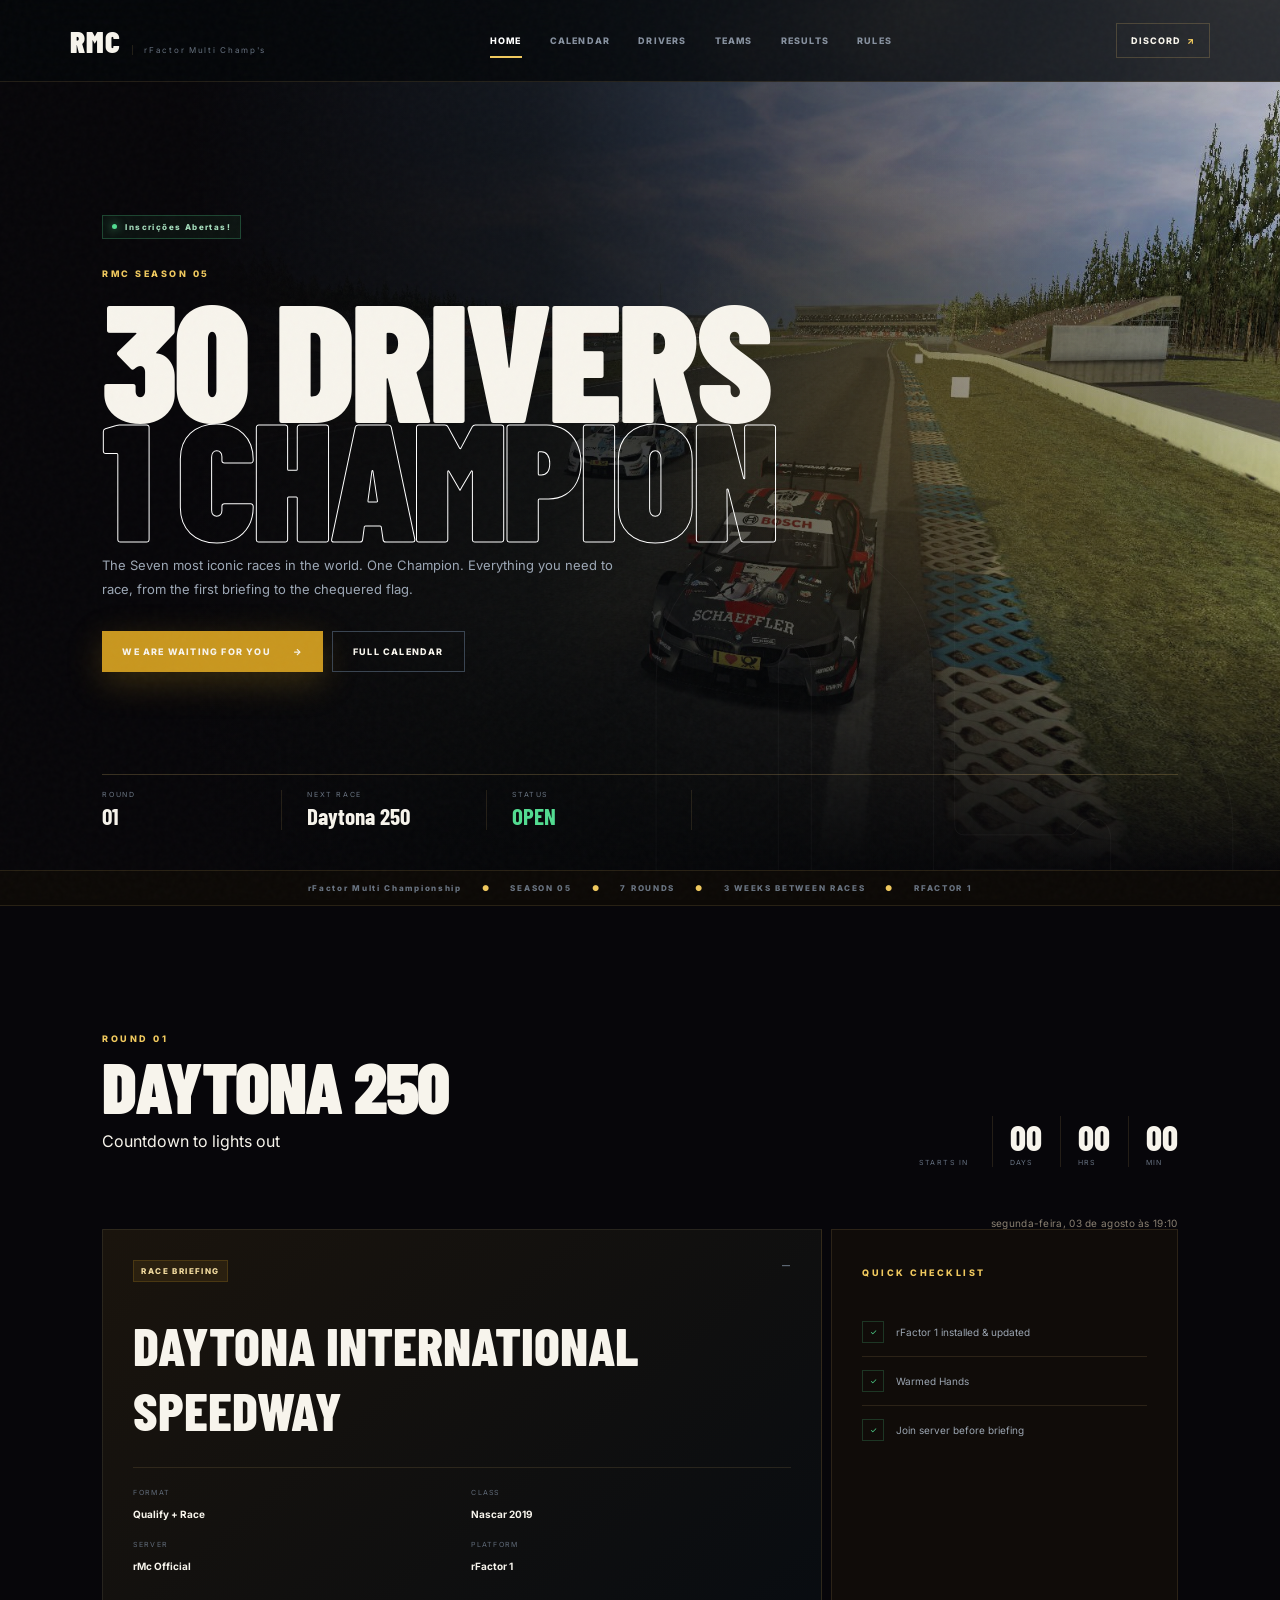
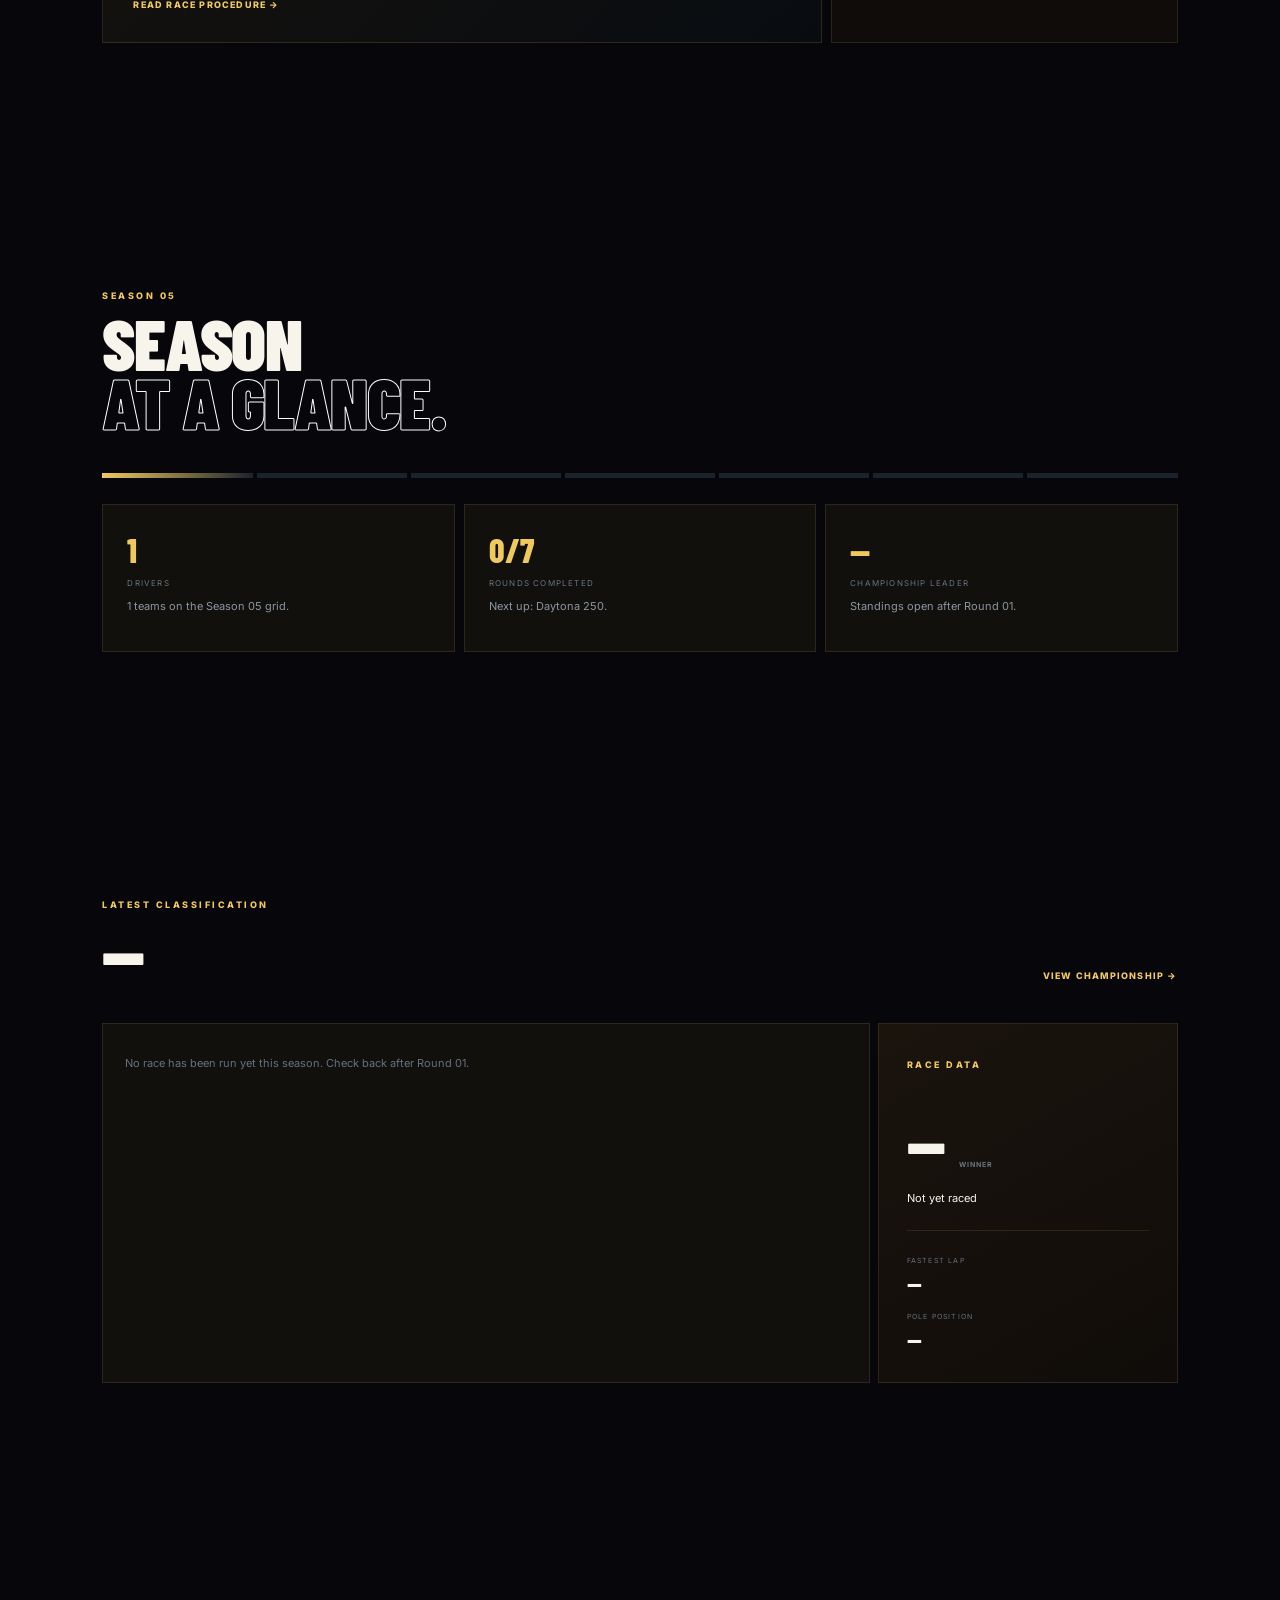
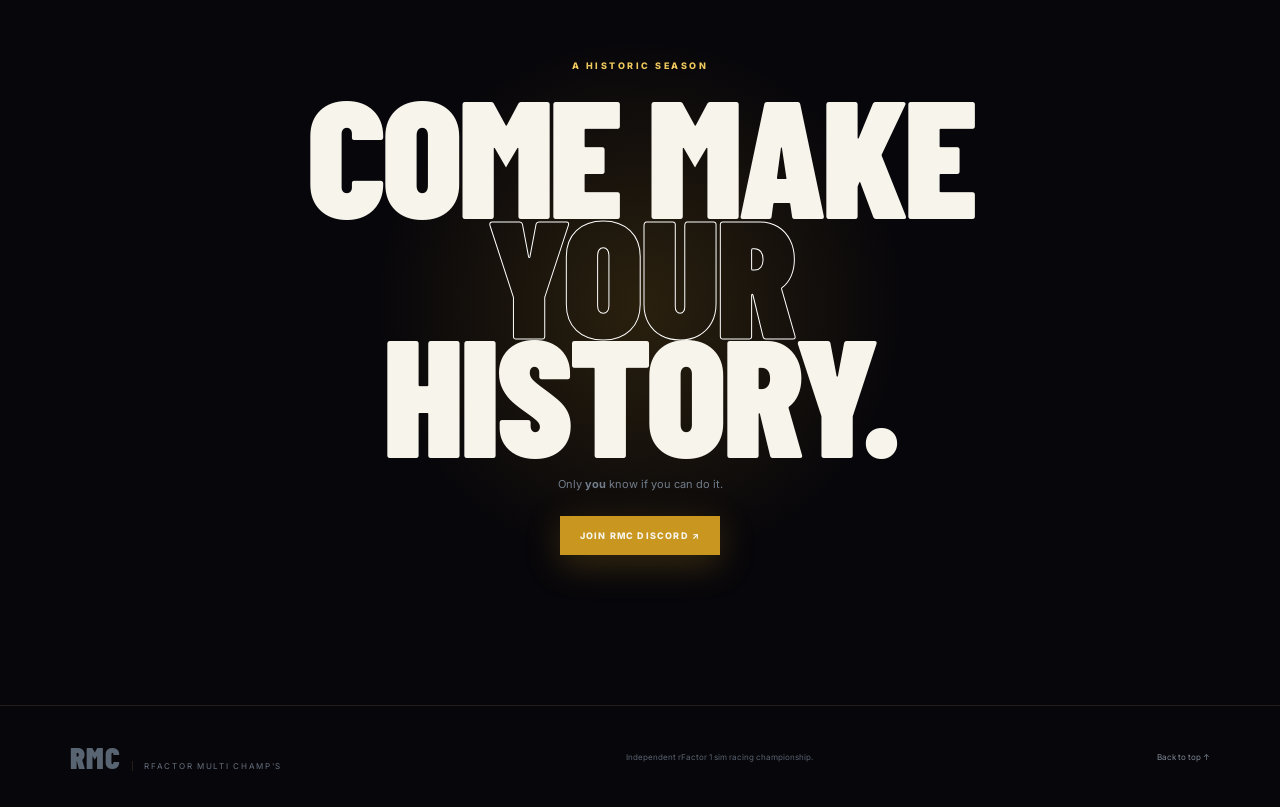
==== index.html @ 1d6ab61f "Add files via upload" ====
<!doctype html>
<html lang="pt">
<head>
<meta charset="utf-8">
<meta name="viewport" content="width=device-width,initial-scale=1">
<title>RMC — rFactor Multi Champ's</title>
<meta name="description" content="rFactor Multi Champ's — campeonato de sim racing independente. 7 corridas icónicas, 1 campeão. Junta-te à Season 05.">
<meta name="theme-color" content="#05070a">
<meta property="og:title" content="RMC — rFactor Multi Champ's">
<meta property="og:description" content="30 pilotos. 10 equipas. Season 05 a decorrer — junta-te ao Discord.">
<meta property="og:type" content="website">
<link rel="preconnect" href="https://fonts.googleapis.com">
<link rel="preconnect" href="https://fonts.gstatic.com" crossorigin>
<link href="https://fonts.googleapis.com/css2?family=Barlow+Condensed:wght@500;600;700;800;900&family=Inter:wght@400;500;600;700;800&display=swap" rel="stylesheet">
<link rel="stylesheet" href="style.css">
</head>
<body>
<div class="noise"></div>

<header class="topbar">
  <a class="logo" href="index.html"><b>RMC</b><span>rFactor Multi Champ's</span></a>
  <nav id="mainNav">
    <a class="active" href="index.html">Home</a>
    <a href="calendar.html">Calendar</a>
    <a href="standings.html">Drivers</a>
    <a href="teams.html">Teams</a>
    <a href="results.html">Results</a>
    <a href="rules.html">Rules</a>
  </nav>
  <a class="discord" href="https://discord.gg/MnqRKhebvh" target="_blank" rel="noopener">Discord<span>↗</span></a>
  <button class="hamb" aria-label="Abrir menu" aria-expanded="false" aria-controls="mainNav">☰</button>
</header>

<main id="top">
<section class="hero">
  <div class="hero-bg"></div>
  <div class="hero-content">
    <div class="live"><i></i>Inscrições Abertas!</div>
    <p class="kicker">rMc Season 05</p>
    <h1>30 Drivers<br><em>1 CHAMPION</em></h1>
    <p class="lead">The Seven most iconic races in the world. One Champion. Everything you need to race, from the first briefing to the chequered flag.</p>
    <div class="hero-actions">
      <a class="btn blue" href="#next-race">We Are Waiting for You<span>→</span></a>
      <a class="btn line" href="calendar.html">Full calendar</a>
    </div>
  </div>
  <div class="hero-meta">
    <div><small>ROUND</small><strong id="roundNow">01<span>/07</span></strong></div>
    <div><small>NEXT RACE</small><strong id="nextTrackName">—</strong></div>
    <div><small>STATUS</small><strong class="green">OPEN</strong></div>
  </div>
  <div class="hero-number" aria-hidden="true">05</div>
</section>

<section class="ticker"><div><span>rFactor Multi Championship</span><b>●</b> SEASON 05 <b>●</b> 7 ROUNDS <b>●</b> 3 WEEKS BETWEEN RACES <b>●</b> RFACTOR 1</div></section>

<section class="next section reveal" id="next-race">
  <div class="section-head">
    <div><span class="label" id="briefRoundNum">NEXT RACE</span><h2 id="briefTrackName">—</h2><p>Countdown to lights out</p></div>
    <div class="countdown">
      <small>STARTS IN</small>
      <div><b id="days">00</b><span>DAYS</span></div>
      <div><b id="hours">00</b><span>HRS</span></div>
      <div><b id="mins">00</b><span>MIN</span></div>
    </div>
  </div>
  <div style="display:flex;justify-content:flex-end">
    <p class="countdown-date" id="countdownDate"></p>
    <p class="countdown-not-set" id="countdownNotSet" style="display:none">Data e hora ainda não definidas para esta corrida.</p>
  </div>
  <div class="brief-grid">
    <article class="brief main-brief">
      <div class="brief-top"><span class="tag blue-tag">RACE BRIEFING</span><span id="nextRaceName">—</span></div>
      <h3 id="briefTrackFull">—</h3>
      <div class="specs">
        <div><small>FORMAT</small><b>Qualify + Race</b></div>
        <div><small>CLASS</small><b>Nascar 2019</b></div>
        <div><small>SERVER</small><b>rMc Official</b></div>
        <div><small>PLATFORM</small><b>rFactor 1</b></div>
      </div>
      <a class="text-btn" href="rules.html">Read race procedure →</a>
    </article>
    <article class="brief weather">
      <span class="label">QUICK CHECKLIST</span>
      <ul>
        <li><i class="ok">✓</i><span>rFactor 1 installed & updated</span></li>
        <li><i class="ok">✓</i><span>Warmed Hands</span></li>
        <li><i class="ok">✓</i><span>Join server before briefing</span></li>
      </ul>
    </article>
  </div>
</section>

<section class="section reveal">
  <div class="section-head simple"><div><span class="label">SEASON 05</span><h2>Season<br><em>at a glance.</em></h2></div></div>
  <div class="progress-strip" id="progressStrip"></div>
  <div class="info-cards" id="infoCards"></div>
</section>

<section class="section results reveal" id="results">
  <div class="section-head simple"><div><span class="label">LATEST CLASSIFICATION</span><h2 id="latestRaceName">—</h2></div><a class="text-btn" href="standings.html">View championship →</a></div>
  <div class="result-wrap">
    <div class="result-list" id="latestResult"></div>
    <aside class="fastest" id="latestFastestBox">
      <span class="label">RACE DATA</span>
      <div class="data-big" id="latestWinner">— <small>WINNER</small></div>
      <p>Not yet raced</p>
      <hr>
      <small>FASTEST LAP</small><strong id="latestFastestLap">—</strong>
      <small>POLE POSITION</small><strong id="latestPole">—</strong>
    </aside>
  </div>
</section>

<section class="final-cta">
  <span class="label">A HISTORIC SEASON</span><h2>COME MAKE<br><em>YOUR</em><br>HISTORY.</h2><p>Only <b>you</b> know if you can do it.</p><a class="btn blue" href="https://discord.gg/MnqRKhebvh" target="_blank" rel="noopener">Join RMC Discord ↗</a>
</section>
</main>

<footer><div class="logo"><b>RMC</b><span>RFACTOR MULTI CHAMP'S</span></div><p>Independent rFactor 1 sim racing championship.</p><div><a href="#top">Back to top ↑</a></div></footer>
<script src="app.js"></script>
</body>
</html>
---- style.css ----
:root{--bg:#07060a;--panel:#0f0c0a;--panel2:#181310;--line:rgba(212,175,105,.14);--line2:rgba(212,175,105,.24);--white:#f7f4ec;--muted:#8a8072;--blue:#c9971f;--blue2:#f0c95e;--green:#52dc91}
*{box-sizing:border-box}
html{scroll-behavior:smooth;scroll-padding-top:82px}
body{margin:0;background:var(--bg);color:var(--white);font-family:Inter,Arial,sans-serif;overflow-x:hidden}
a{text-decoration:none;color:inherit;transition:color .2s ease}
a:focus-visible,button:focus-visible{outline:2px solid var(--blue2);outline-offset:3px}
@media(prefers-reduced-motion:reduce){html{scroll-behavior:auto}*{animation-duration:.01ms!important;transition-duration:.01ms!important}}
.noise{position:fixed;inset:0;z-index:100;pointer-events:none;opacity:.025;background-image:url("data:image/svg+xml,%3Csvg viewBox='0 0 180 180' xmlns='http://www.w3.org/2000/svg'%3E%3Cfilter id='n'%3E%3CfeTurbulence type='fractalNoise' baseFrequency='.9' numOctaves='3' stitchTiles='stitch'/%3E%3C/filter%3E%3Crect width='100%25' height='100%25' filter='url(%23n)'/%3E%3C/svg%3E")}

/* ===== Topbar ===== */
.topbar{height:82px;position:fixed;top:0;left:0;right:0;z-index:50;display:flex;align-items:center;justify-content:space-between;padding:0 5.5vw;background:rgba(5,7,10,.78);border-bottom:1px solid var(--line);backdrop-filter:blur(20px)}
.logo{display:flex;align-items:baseline;gap:11px}
.logo b{font:900 31px/1 "Barlow Condensed";letter-spacing:1px}
.logo span{font-size:8px;letter-spacing:1.7px;color:#66717f;border-left:1px solid var(--line);padding-left:11px}
.topbar nav{display:flex;gap:28px;font-size:9px;text-transform:uppercase;letter-spacing:1.2px;font-weight:800}
.topbar nav a{color:#87919f;position:relative;padding:4px 0}
.topbar nav a:hover,.topbar nav .active{color:#fff}
.topbar nav .active:after{content:"";position:absolute;left:0;right:0;bottom:-8px;height:2px;background:var(--blue2)}
.discord{font-size:9px;font-weight:800;text-transform:uppercase;letter-spacing:1px;padding:11px 14px;border:1px solid var(--line2);transition:border-color .2s ease,background .2s ease}
.discord:hover{border-color:var(--blue2);background:rgba(201,151,31,.06)}
.discord span{color:var(--blue2);margin-left:6px}
.hamb{display:none;background:none;border:0;color:#fff;font-size:22px}

/* ===== Hero (home) ===== */
.hero{min-height:870px;position:relative;display:flex;align-items:center;padding:145px 8vw 130px;overflow:hidden}
.hero-bg{position:absolute;inset:0;background:linear-gradient(90deg,#07060a 15%,rgba(5,7,10,.88) 42%,rgba(5,7,10,.18) 100%),linear-gradient(0deg,#07060a 0%,transparent 30%),url("hero.jpg") center/cover;filter:saturate(.7)}
.hero-bg:after{content:"";position:absolute;inset:0;background:radial-gradient(circle at 72% 48%,rgba(201,151,31,.23),transparent 27%)}
.hero-content{position:relative;z-index:2;max-width:760px}
.live{display:inline-flex;gap:8px;align-items:center;padding:6px 9px;border:1px solid rgba(82,220,145,.25);background:rgba(82,220,145,.05);color:#a5dcbc;font-size:8px;font-weight:800;letter-spacing:1.4px;margin-bottom:20px}
.live i{width:5px;height:5px;border-radius:50%;background:var(--green);box-shadow:0 0 10px var(--green)}
.kicker,.label{font-size:9px;letter-spacing:2.5px;font-weight:800;color:var(--blue2);text-transform:uppercase}
.hero h1{font:900 clamp(90px,13vw,185px)/.72 "Barlow Condensed";letter-spacing:-4px;margin:18px 0;text-transform:uppercase}
.hero h1 em,.section-head h2 em,.final-cta h2 em,.page-hero h1 em{font-style:normal;color:transparent;-webkit-text-stroke:1px #fff}
.lead{max-width:535px;color:#9ca7b5;font-size:13px;line-height:1.8}
.hero-actions{display:flex;gap:9px;margin-top:30px;flex-wrap:wrap}
.btn{display:inline-flex;gap:22px;align-items:center;justify-content:center;padding:14px 20px;font-size:9px;text-transform:uppercase;font-weight:800;letter-spacing:1.2px;transition:transform .2s ease,box-shadow .2s ease,background .2s ease,border-color .2s ease}
.btn.blue{background:var(--blue);box-shadow:0 10px 35px rgba(201,151,31,.25)}
.btn.blue:hover{background:#e0b03d;box-shadow:0 14px 40px rgba(201,151,31,.4);transform:translateY(-2px)}
.btn.line{border:1px solid #394451}
.btn.line:hover{border-color:var(--blue2);transform:translateY(-2px)}
.hero-meta{position:absolute;z-index:3;left:8vw;right:8vw;bottom:40px;border-top:1px solid var(--line2);display:flex;gap:0;padding-top:15px}
.hero-meta>div{min-width:180px;border-right:1px solid var(--line);display:flex;flex-direction:column;padding-right:25px;margin-right:25px}
.hero-meta small{font-size:7px;color:#697482;letter-spacing:1.6px}
.hero-meta strong{font:700 23px "Barlow Condensed";margin-top:3px}
.hero-meta strong span{font-size:12px;color:#697482}
.hero-meta .green{color:var(--green)}
.hero-number{position:absolute;right:3vw;bottom:-100px;font:900 650px/.7 "Barlow Condensed";color:transparent;-webkit-text-stroke:1px rgba(255,255,255,.04)}

/* ===== Page header (internal pages) ===== */
.page-hero{position:relative;padding:170px 8vw 60px;border-bottom:1px solid var(--line);overflow:hidden}
.page-hero:before{content:"";position:absolute;inset:0;background:radial-gradient(circle at 12% 0%,rgba(201,151,31,.14),transparent 45%)}
.breadcrumb{position:relative;z-index:1;font-size:9px;letter-spacing:1.2px;text-transform:uppercase;color:#5e6977;font-weight:700;margin-bottom:18px}
.breadcrumb a{color:#5e6977}
.breadcrumb a:hover{color:var(--blue2)}
.breadcrumb span{margin:0 8px;color:#3a434e}
.page-hero h1{position:relative;z-index:1;font:900 clamp(52px,7vw,96px)/.85 "Barlow Condensed";text-transform:uppercase;letter-spacing:-2px;margin:6px 0 14px}
.page-hero p{position:relative;z-index:1;max-width:560px;color:#8b95a3;font-size:13px;line-height:1.75}
.page-hero-number{position:absolute;right:2vw;top:50%;transform:translateY(-50%);font:900 320px/.7 "Barlow Condensed";color:transparent;-webkit-text-stroke:1px rgba(255,255,255,.035);z-index:0}

/* ===== Ticker ===== */
.ticker{height:36px;border-top:1px solid var(--line);border-bottom:1px solid var(--line);overflow:hidden;white-space:nowrap;background:#0c0906}
.ticker div{height:100%;display:flex;align-items:center;justify-content:center;gap:20px;font-size:8px;font-weight:800;letter-spacing:1.7px;color:#697482}
.ticker b{color:var(--blue2)}

/* ===== Generic section ===== */
.section{padding:120px 8vw}
.section-head{display:flex;justify-content:space-between;align-items:end;gap:50px;margin-bottom:42px}
.section-head h2{font:900 72px/.82 "Barlow Condensed";text-transform:uppercase;letter-spacing:-1.5px;margin:10px 0 0}
.section-head>p{color:#788493;font-size:12px;line-height:1.7}
.section-head.simple{align-items:end}
.side-copy{max-width:360px}
.countdown{display:flex;gap:18px;align-items:end}
.countdown small{color:#657080;font-size:7px;letter-spacing:1.5px;margin-right:5px}
.countdown div{display:flex;flex-direction:column;border-left:1px solid var(--line);padding-left:17px}
.countdown-date{text-align:right;color:#8a8072;font-size:10px;margin:8px 0 0;letter-spacing:.3px}
.countdown-not-set{text-align:right;color:#8a6a2a;font-size:10px;margin:8px 0 0;font-style:italic}
.countdown b{font:800 35px "Barlow Condensed"}
.countdown span{font-size:7px;color:#687382;letter-spacing:1px}

/* ===== Next race briefing ===== */
.brief-grid{display:grid;grid-template-columns:1.35fr .65fr;gap:9px}
.brief{border:1px solid var(--line);background:linear-gradient(140deg,#1a140d,#080c11);padding:30px;min-height:275px}
.brief-top{display:flex;justify-content:space-between;font-size:8px;color:#66717f;letter-spacing:1.4px;font-weight:800}
.tag{padding:5px 7px}
.blue-tag{color:#f3dca0;background:rgba(201,151,31,.1);border:1px solid rgba(201,151,31,.2)}
.brief h3{font:800 54px "Barlow Condensed";text-transform:uppercase;margin:30px 0 25px}
.specs{display:grid;grid-template-columns:repeat(2,1fr);gap:18px;border-top:1px solid var(--line);padding-top:20px}
.specs small{display:block;color:#606b79;font-size:7px;letter-spacing:1.3px;margin-bottom:5px}
.specs b{font-size:10px}
.text-btn{display:inline-block;margin-top:25px;color:var(--blue2);font-size:9px;text-transform:uppercase;letter-spacing:1.2px;font-weight:800}
.text-btn:hover{color:#fff}
.weather{background:#100c09}
.weather ul{padding:0;margin:28px 0 0;list-style:none}
.weather li{display:flex;align-items:center;gap:12px;padding:13px 0;border-bottom:1px solid var(--line);font-size:10px;color:#9ba5b1}
.weather li:last-child{border-bottom:0}
.weather li i{width:22px;height:22px;display:grid;place-items:center;border:1px solid var(--line);font-style:normal;color:#75808e;font-size:8px}
.weather li i.ok{color:var(--green);border-color:rgba(82,220,145,.2)}

/* ===== Calendar ===== */
.calendar-section{background:#0d0a08;border-top:1px solid var(--line);border-bottom:1px solid var(--line)}
.calendar{display:grid;grid-template-columns:repeat(2,1fr);gap:7px}
.calendar.full{grid-template-columns:1fr}
.round{min-height:110px;display:grid;grid-template-columns:70px 1fr auto;align-items:center;gap:20px;padding:17px 22px;background:#12100c;border:1px solid var(--line);transition:transform .2s ease,border-color .2s ease,box-shadow .2s ease}
.round:hover{transform:translateX(3px);border-color:#31404f;box-shadow:0 8px 24px rgba(0,0,0,.35)}
.round.current{background:linear-gradient(90deg,rgba(201,151,31,.13),#12100c);border-color:rgba(201,151,31,.3)}
.round.next{border-color:rgba(240,201,94,.35);background:linear-gradient(90deg,#1a1409,#12100c)}
.rno{font:800 42px "Barlow Condensed";color:#45505e}
.current .rno,.next .rno{color:var(--blue2)}
.rinfo small{font-size:7px;color:#687382;letter-spacing:1.2px}
.rinfo h3{font:700 25px "Barlow Condensed";text-transform:uppercase;margin:5px 0}
.rinfo span{font-size:8px;color:#626d7a}
.round>strong{font-size:8px;letter-spacing:1px;color:#4e5b69}
.round.done>strong{color:var(--green)}
.round-detail{margin-top:8px;padding-top:14px;border-top:1px solid var(--line);font-size:10px;color:#8791a0;line-height:1.7;grid-column:1/-1}
.round.expanded .round-detail{display:block}
.round-detail{display:none}
.round-toggle{cursor:pointer}

/* ===== Championship / standings ===== */
.season{font-size:8px;color:#87919d;border:1px solid var(--line);padding:10px 12px;letter-spacing:1.2px}
.season span{color:#56616e;margin-left:12px}
.leaderboard-scroll{overflow-x:auto;-webkit-overflow-scrolling:touch;scrollbar-width:thin;scrollbar-color:#31404f transparent}
.leaderboard-scroll::-webkit-scrollbar{height:5px}
.leaderboard-scroll::-webkit-scrollbar-thumb{background:#31404f}

/* ---------- Scroll reveal ---------- */
.reveal{opacity:0;transform:translateY(24px);transition:opacity .6s ease,transform .6s ease}
.reveal.in{opacity:1;transform:translateY(0)}
@media(prefers-reduced-motion:reduce){.reveal{opacity:1;transform:none;transition:none}}

.avatar{position:relative;width:38px;height:38px;border-radius:50%;overflow:hidden;flex-shrink:0;display:grid;place-items:center;font:800 12px "Barlow Condensed";color:#fff;background:var(--av-color,#2a3441);border:1px solid rgba(255,255,255,.12)}
.avatar img{width:100%;height:100%;object-fit:cover;position:absolute;inset:0}
.avatar.lg{width:88px;height:88px;font-size:26px}
.team-dot{width:7px;height:7px;border-radius:50%;background:var(--team-color,#5e6977);display:inline-block;margin-right:6px;flex-shrink:0}
.team-logo{width:20px;height:20px;border-radius:4px;object-fit:cover;flex-shrink:0}
.team-logo-fallback{width:20px;height:20px;border-radius:4px;display:grid;place-items:center;font:800 8px "Barlow Condensed";color:#fff;background:var(--team-color,#2a3441);flex-shrink:0;position:relative;overflow:hidden}
.team-logo-fallback img{position:absolute;inset:0;width:100%;height:100%;object-fit:cover}

/* ===== Driver roster grid (standings page, cards view) ===== */
.roster-toolbar{display:flex;justify-content:space-between;align-items:center;gap:20px;margin-bottom:28px;flex-wrap:wrap}
.roster-search{position:relative;flex:1;max-width:320px;min-width:200px}
.roster-search input{width:100%;background:#12100c;border:1px solid var(--line);color:#fff;padding:11px 14px 11px 36px;font-size:11px;font-family:Inter}
.roster-search input::placeholder{color:#5e6977}
.roster-search input:focus{outline:2px solid var(--blue2);outline-offset:0;border-color:transparent}
.roster-search:before{content:"⌕";position:absolute;left:12px;top:50%;transform:translateY(-50%);color:#5e6977;font-size:13px}
.view-toggle{display:flex;border:1px solid var(--line)}
.view-toggle button{background:none;border:0;color:#7c8796;padding:9px 14px;font-size:9px;font-weight:800;letter-spacing:1px;text-transform:uppercase;cursor:pointer;transition:color .2s ease,background .2s ease}
.view-toggle button.active{color:#fff;background:rgba(201,151,31,.12)}
.roster-grid{display:grid;grid-template-columns:repeat(auto-fill,minmax(230px,1fr));gap:9px}
.driver-card{border:1px solid var(--line);background:linear-gradient(155deg,#1a140d,#0a0e13);padding:20px;transition:transform .2s ease,border-color .2s ease,box-shadow .2s ease}
.driver-card:hover{transform:translateY(-3px);border-color:#31404f;box-shadow:0 12px 28px rgba(0,0,0,.4)}
.driver-card-top{display:flex;align-items:center;gap:12px;margin-bottom:16px}
.driver-card-pos{position:absolute;top:14px;right:16px;font:800 11px "Barlow Condensed";color:#4e5b69}
.driver-card{position:relative}
.driver-card h4{font:700 17px "Barlow Condensed";text-transform:uppercase;margin:0;letter-spacing:.2px}
.driver-card .dnum{font:800 9px Inter;color:#5e6977}
.driver-card-team{display:flex;align-items:center;gap:7px;font-size:10px;color:#8b95a3;margin-bottom:14px;padding-bottom:14px;border-bottom:1px solid var(--line)}
.driver-card-pts{display:flex;justify-content:space-between;align-items:baseline}
.driver-card-pts b{font:800 26px "Barlow Condensed";color:var(--blue2)}
.driver-card-pts span{font-size:7px;color:#5e6977;letter-spacing:1.2px;text-transform:uppercase}

/* ===== Standings table (rich version) ===== */
.leaderboard{border:1px solid var(--line);background:#100c09}
.lb-head,.lb-row{display:grid;grid-template-columns:50px 2fr 1.3fr repeat(7,42px) 60px;align-items:center;min-width:1000px}
.lb-head{padding:13px 15px;color:#5e6977;font-size:7px;letter-spacing:1.4px;background:#15110c}
.lb-row{padding:10px 15px;border-top:1px solid var(--line);font-size:10px}
.lb-row:hover{background:rgba(255,255,255,.02)}
.lb-row .pos{font:800 18px "Barlow Condensed";color:#5f6a78}
.lb-row:first-child{background:linear-gradient(90deg,rgba(201,151,31,.1),transparent)}
.lb-row:first-child .pos,.lb-row .pts{color:var(--blue2)}
.lb-row .pts{font-weight:800;text-align:right}
.lb-row .driver-cell{display:flex;align-items:center;gap:10px}
.lb-row .driver-cell strong{font-size:11px}
.lb-row .team-cell{display:flex;align-items:center;color:#687381}
.lb-head span:nth-last-child(-n+7),.lb-row>span:nth-last-child(-n+7){text-align:center}
.points-note{display:flex;align-items:center;gap:13px;margin-top:12px;color:#5e6977;font-size:7px;letter-spacing:1.2px;flex-wrap:wrap}
.points-note b{color:#a4afbc;font-size:10px}

/* ===== Results (photo strip) ===== */
.result-wrap{display:grid;grid-template-columns:1fr 300px;gap:8px}
.side-boxes{display:flex;flex-direction:column;gap:8px}
.result-list{border:1px solid var(--line);background:#12100c}
.result-item{display:grid;grid-template-columns:44px 38px 1fr 110px 50px 60px;align-items:center;gap:12px;padding:14px 22px;border-bottom:1px solid var(--line)}
.result-item:last-child{border:0}
.result-item .rp{font:800 26px "Barlow Condensed";color:var(--blue2)}
.result-item strong{font-size:11px;display:block}
.result-item small{color:#657080;font-size:8px}
.result-item .rpoints{text-align:right;color:#a9b4c0;font-weight:800;font-size:9px}

.fastest{padding:28px;border:1px solid var(--line);background:linear-gradient(150deg,#1a140d,#100c09)}
.data-big{font:900 65px "Barlow Condensed";margin-top:30px}
.data-big small{font:700 7px Inter;color:#697482;letter-spacing:1px}
.fastest p{font-size:11px}
.fastest hr{border:0;border-top:1px solid var(--line);margin:25px 0}
.fastest>small{display:block;color:#657080;font-size:7px;letter-spacing:1.2px;margin-top:14px}
.fastest>strong{display:block;font:700 25px "Barlow Condensed";margin-top:3px}

.mover-box{background:linear-gradient(150deg,#1a1409,#100c09);border-color:rgba(201,151,31,.3)}
.mover-content{display:flex;align-items:center;gap:14px;margin-top:16px}
.mover-content h4{font:700 16px "Barlow Condensed";text-transform:uppercase;margin:0}
.mover-gain{display:block;color:var(--blue2);font:800 15px "Barlow Condensed";margin-top:2px}
.mover-content small{display:block;color:#8a8072;font-size:9px;margin-top:2px}

.pos-delta{font-size:9px;font-weight:800;padding:3px 6px;border-radius:3px;justify-self:center}
.pos-delta.up{color:#52dc91;background:rgba(82,220,145,.1)}
.pos-delta.down{color:#ff6b6b;background:rgba(255,107,107,.1)}
.pos-delta.same{color:#5e6977}
.race-picker{display:flex;gap:7px;flex-wrap:wrap;margin-bottom:20px}
.session-tabs{display:flex;gap:8px;margin-bottom:36px;border-bottom:1px solid var(--line);padding-bottom:0}
.session-tabs button{background:none;border:0;color:#7c8796;padding:10px 4px;margin-right:24px;font-size:10px;font-weight:800;text-transform:uppercase;letter-spacing:1.2px;cursor:pointer;position:relative}
.session-tabs button.active{color:#fff}
.session-tabs button.active:after{content:"";position:absolute;left:0;right:0;bottom:-1px;height:2px;background:var(--blue2)}
.race-pill{padding:9px 16px;border:1px solid var(--line);font-size:9px;font-weight:800;letter-spacing:1px;text-transform:uppercase;color:#8b95a3;cursor:pointer;background:#12100c;transition:border-color .2s ease,color .2s ease}
.race-pill:hover{color:#fff;border-color:#3a4753}
.race-pill.active{color:#fff;border-color:var(--blue2);background:rgba(201,151,31,.1)}

/* ===== Rules ===== */
.rules{background:#0d0a08;border-top:1px solid var(--line)}
.rules-grid{display:grid;grid-template-columns:repeat(4,1fr);border:1px solid var(--line)}
.rules-grid article{min-height:260px;padding:25px;border-right:1px solid var(--line);position:relative}
.rules-grid article:last-child{border:0}
.rules-grid b{font:700 28px "Barlow Condensed";color:#3d4855}
.rules-grid h3{font:700 28px "Barlow Condensed";text-transform:uppercase;margin:45px 0 10px}
.rules-grid p{font-size:10px;color:#737e8c;line-height:1.7}
.rules-grid a{position:absolute;bottom:24px;color:var(--blue2);font-size:8px;text-transform:uppercase;font-weight:800;letter-spacing:1px}
.rules-full{max-width:820px}
.rules-full h2{font:800 22px "Barlow Condensed";text-transform:uppercase;letter-spacing:.5px;margin:52px 0 14px;padding-top:24px;border-top:1px solid var(--line)}
.rules-full h2:first-child{margin-top:0;padding-top:0;border-top:0}
.rules-full ol,.rules-full ul{margin:0;padding-left:18px;color:#96a0ad;font-size:12px;line-height:1.9}
.rules-full li strong{color:#d7dce2;font-weight:700}
.rules-full li{margin-bottom:6px}

.points-table{display:grid;grid-template-columns:repeat(10,1fr);gap:6px;margin-top:18px}
.pt-cell{border:1px solid var(--line);background:#100c09;padding:10px 4px;text-align:center}
.pt-cell b{display:block;font:800 18px "Barlow Condensed";color:var(--blue2)}
.pt-cell span{font-size:7px;color:#5e6977;letter-spacing:.5px}
@media(max-width:600px){.points-table{grid-template-columns:repeat(5,1fr)}}

.final-cta{padding:150px 8vw;text-align:center;background:radial-gradient(circle at center,rgba(201,151,31,.18),transparent 35%)}
.final-cta h2{font:900 clamp(90px,13vw,170px)/.72 "Barlow Condensed";letter-spacing:-4px;margin:20px 0}
.final-cta p{font-size:11px;color:#727d8b;margin:25px 0}
.final-cta .btn{display:inline-flex}

/* ===== Footer ===== */
footer{padding:35px 5.5vw;border-top:1px solid var(--line);display:flex;justify-content:space-between;align-items:center;color:#596472;font-size:8px}
footer a{color:#7e8997}
footer a:hover{color:var(--blue2)}

/* ===== Teams championship ===== */
.team-row{display:grid;grid-template-columns:50px 1fr repeat(7,44px) 60px;align-items:center;min-width:900px;padding:12px 15px;border-top:1px solid var(--line);font-size:10px}
.team-row:hover{background:rgba(255,255,255,.02)}
.team-row:first-child{background:linear-gradient(90deg,rgba(201,151,31,.1),transparent);border-top:0}
.team-row .pos{font:800 18px "Barlow Condensed";color:#5f6a78}
.team-row:first-child .pos,.team-row .pts{color:var(--blue2)}
.team-row .pts{font-weight:800;text-align:right}
.team-cell-name{display:flex;align-items:center;gap:12px}
.team-cell-name b{font-size:11px;display:block}
.team-cell-name small{color:#657080;font-size:8px}
.team-head{display:grid;grid-template-columns:50px 1fr repeat(7,44px) 60px;padding:13px 15px;color:#5e6977;font-size:7px;letter-spacing:1.4px;background:#15110c;min-width:900px}
.team-head span:not(:first-child):not(:nth-child(2)){text-align:center}
.team-logo-lg{width:44px;height:44px;border-radius:8px;position:relative;overflow:hidden;display:grid;place-items:center;font:800 14px "Barlow Condensed";color:#fff;background:var(--team-color,#2a3441);flex-shrink:0}
.team-logo-lg img{position:absolute;inset:0;width:100%;height:100%;object-fit:cover}

/* ===== Season progress bar (home) ===== */
.progress-strip{display:flex;gap:4px;margin:26px 0}
.progress-strip span{flex:1;height:5px;background:#1a222c;position:relative;overflow:hidden}
.progress-strip span.done{background:var(--blue2)}
.progress-strip span.active{background:linear-gradient(90deg,var(--blue2),#1a222c)}
.info-cards{display:grid;grid-template-columns:repeat(3,1fr);gap:9px;margin-top:9px}
.info-card{border:1px solid var(--line);background:#12100c;padding:24px}
.info-card b{display:block;font:800 34px "Barlow Condensed";color:var(--blue2)}
.info-card span{font-size:8px;color:#697482;letter-spacing:1.2px;text-transform:uppercase}
.info-card p{font-size:11px;color:#8b95a3;margin-top:8px;line-height:1.6}

/* ===== Admin panel ===== */
.admin-gate{min-height:100vh;display:flex;align-items:center;justify-content:center;padding:20px}
.admin-gate form{width:100%;max-width:340px;border:1px solid var(--line);background:#12100c;padding:36px 30px;text-align:center}
.admin-gate h2{font:800 24px "Barlow Condensed";text-transform:uppercase;margin:0 0 6px}
.admin-gate p{color:#697482;font-size:11px;margin:0 0 22px}
.admin-gate input{width:100%;background:#07060a;border:1px solid var(--line2);color:#fff;padding:12px 14px;font-size:13px;text-align:center;letter-spacing:3px;font-family:Inter;margin-bottom:14px}
.admin-gate input:focus{outline:2px solid var(--blue2);outline-offset:0;border-color:transparent}
.admin-gate .err{color:#ff6b6b;font-size:10px;margin-bottom:12px;min-height:14px}
.admin-shell{display:none}
.admin-shell.visible{display:block}
.admin-topbar{position:sticky;top:0;z-index:40;background:#0c0906;border-bottom:1px solid var(--line);padding:16px 5.5vw;display:flex;justify-content:space-between;align-items:center}
.admin-topbar h1{font:800 20px "Barlow Condensed";text-transform:uppercase;margin:0}
.admin-topbar button{background:none;border:1px solid var(--line2);color:#9ca7b5;padding:8px 14px;font-size:9px;text-transform:uppercase;letter-spacing:1px;cursor:pointer}
.admin-topbar button:hover{border-color:var(--blue2);color:#fff}
.admin-body{padding:30px 5.5vw 80px}
.admin-tabs{display:flex;gap:8px;margin-bottom:28px;flex-wrap:wrap;border-bottom:1px solid var(--line)}
.admin-tabs button{background:none;border:0;color:#7c8796;padding:12px 4px;margin-right:20px;font-size:10px;font-weight:800;text-transform:uppercase;letter-spacing:1px;cursor:pointer;position:relative}
.admin-tabs button.active{color:#fff}
.admin-tabs button.active:after{content:"";position:absolute;left:0;right:0;bottom:-1px;height:2px;background:var(--blue2)}
.admin-panel{display:none}
.admin-panel.active{display:block}
.admin-race-select{display:flex;gap:8px;flex-wrap:wrap;margin-bottom:24px}
.admin-card{border:1px solid var(--line);background:#12100c;padding:24px;margin-bottom:16px}
.admin-card h3{font:700 18px "Barlow Condensed";text-transform:uppercase;margin:0 0 16px}
.admin-grid-row{display:grid;grid-template-columns:32px 1.6fr 1fr 1fr .8fr repeat(2,60px) 32px;gap:8px;align-items:center;padding:8px 0;border-bottom:1px solid var(--line)}
.admin-grid-row:last-child{border-bottom:0}
.admin-grid-head{font-size:7px;color:#5e6977;letter-spacing:1px;text-transform:uppercase;padding-bottom:8px}
.admin-grid-row select,.admin-grid-row input{width:100%;background:#07060a;border:1px solid var(--line);color:#fff;padding:7px 8px;font-size:10px;font-family:Inter}
.admin-grid-row input:focus,.admin-grid-row select:focus{outline:1px solid var(--blue2);border-color:transparent}
.admin-grid-row .rm-btn{background:none;border:0;color:#ff6b6b;cursor:pointer;font-size:14px}
.admin-actions{display:flex;gap:10px;margin-top:18px;flex-wrap:wrap}
.admin-btn{border:0;padding:11px 18px;font-size:9px;font-weight:800;text-transform:uppercase;letter-spacing:1px;cursor:pointer;transition:opacity .2s ease}
.admin-btn:hover{opacity:.85}
.admin-btn.primary{background:var(--blue);color:#fff}
.admin-btn.ghost{background:none;border:1px solid var(--line2);color:#9ca7b5}
.admin-btn.danger{background:none;border:1px solid rgba(255,107,107,.4);color:#ff6b6b}
.admin-form-grid{display:grid;grid-template-columns:1fr 1fr;gap:14px}
.admin-form-grid label{display:block;font-size:8px;color:#697482;letter-spacing:1px;text-transform:uppercase;margin-bottom:6px}
.admin-form-grid input,.admin-form-grid select{width:100%;background:#07060a;border:1px solid var(--line2);color:#fff;padding:10px 12px;font-size:11px;font-family:Inter}
.entity-list{display:grid;grid-template-columns:repeat(auto-fill,minmax(240px,1fr));gap:8px;margin-top:16px}
.entity-item{border:1px solid var(--line);padding:12px 14px;display:flex;align-items:center;gap:10px;background:#0d0a08}
.entity-item span{flex:1;font-size:10px}
.entity-item button{background:none;border:0;color:#ff6b6b;cursor:pointer;font-size:14px}

.team-entity-item{border:1px solid var(--line);padding:12px 14px;display:flex;align-items:center;gap:12px;background:#0d0a08}
.team-entity-name{flex:1;font-size:11px;font-weight:600}
.team-logo-upload{position:relative;cursor:pointer;flex-shrink:0;display:block}
.team-logo-upload:hover .upload-hint{opacity:1}
.upload-hint{position:absolute;inset:0;display:grid;place-items:center;background:rgba(0,0,0,.65);color:#fff;font-size:7px;font-weight:800;text-transform:uppercase;letter-spacing:.5px;opacity:0;transition:opacity .2s ease;border-radius:8px}
.team-color-input{width:32px;height:32px;padding:0;border:1px solid var(--line2);background:none;flex-shrink:0;cursor:pointer}

.entity-list-photos{display:grid;grid-template-columns:repeat(auto-fill,minmax(230px,1fr));gap:8px;margin-top:6px}
.driver-entity-item{border:1px solid var(--line);padding:10px 14px 10px 10px;display:flex;align-items:center;gap:12px;background:#0d0a08}
.driver-entity-name{flex:1;font-size:10px}
.driver-photo-upload{position:relative;cursor:pointer;flex-shrink:0;display:block;border-radius:50%}
.driver-photo-upload:hover .upload-hint{opacity:1}
.driver-photo-upload .upload-hint{border-radius:50%}

.toast{position:fixed;bottom:24px;right:24px;background:#12100c;border:1px solid var(--line2);border-left:3px solid var(--green);padding:14px 20px;font-size:11px;z-index:200;box-shadow:0 10px 30px rgba(0,0,0,.5);transform:translateY(120%);transition:transform .3s ease}
.toast.show{transform:translateY(0)}
.toast.error{border-left-color:#ff6b6b}
.json-preview{background:#07060a;border:1px solid var(--line);padding:16px;font-family:monospace;font-size:9px;color:#8b95a3;max-height:200px;overflow:auto;white-space:pre-wrap;word-break:break-all;margin-top:16px}

.drag-hint{font-size:9px;color:#697482;margin-bottom:14px;line-height:1.6}
.drag-hint b{color:var(--blue2);font-weight:800}
.drag-list .admin-grid-row{cursor:grab;transition:background .15s ease,opacity .15s ease}
.drag-list .admin-grid-row:active{cursor:grabbing}
.drag-list .admin-grid-row.dragging{opacity:.35}
.drag-list .admin-grid-row.drag-over{background:rgba(240,201,94,.08);border-top:2px solid var(--blue2)}
.drag-handle{color:#4e5b69;font-size:14px;text-align:center;user-select:none}
.pos-badge{font:800 14px "Barlow Condensed";color:var(--blue2);text-align:center}
.driver-name-cell{font-size:10px;color:#e5e0d5;overflow:hidden;text-overflow:ellipsis;white-space:nowrap}
.admin-grid-row.race-row{grid-template-columns:26px 32px 1.6fr 1fr .8fr .7fr .7fr 32px}
#qualyRows .admin-grid-row{grid-template-columns:26px 32px 1.8fr 1fr .8fr 32px}
.drag-head{display:grid;grid-template-columns:26px 32px 1.8fr 1fr .8fr 32px}
.drag-head-race{display:grid;grid-template-columns:26px 32px 1.6fr 1fr .8fr .7fr .7fr 32px}


@media(max-width:900px){
  .topbar nav{display:none}
  .discord{display:none}
  .hamb{display:block}
  .topbar nav.open{display:flex;position:absolute;top:82px;left:0;right:0;background:#0c0906;padding:25px;flex-direction:column;gap:20px}
  .hero{min-height:800px}
  .hero-number{font-size:450px}
  .brief-grid,.result-wrap{grid-template-columns:1fr}
  .calendar{grid-template-columns:1fr}
  .rules-grid{grid-template-columns:1fr 1fr}
  .rules-grid article:nth-child(2){border-right:0}
  .rules-grid article:nth-child(-n+2){border-bottom:1px solid var(--line)}
  .page-hero-number{display:none}
  .roster-toolbar{flex-direction:column;align-items:stretch}
  .roster-search{max-width:none}
}
@media(max-width:600px){
  .topbar{padding:0 6vw}
  .hero,.section,.final-cta,.page-hero{padding-left:6vw;padding-right:6vw}
  .hero h1{font-size:78px}
  .hero-meta>div{min-width:0;flex:1;margin-right:10px;padding-right:10px}
  .hero-meta strong{font-size:18px}
  .hero-meta small{font-size:6px}
  .section-head,.section-head.simple{align-items:flex-start;flex-direction:column}
  .section-head h2{font-size:58px}
  .countdown{align-self:stretch}
  .brief{padding:22px}
  .specs{grid-template-columns:1fr}
  .rules-grid{grid-template-columns:1fr}
  .rules-grid article{border-right:0!important;border-bottom:1px solid var(--line)}
  .rules-grid article:last-child{border-bottom:0}
  .result-item{grid-template-columns:34px 32px 1fr 60px;padding:12px 16px;gap:8px}
  .result-item small{display:none}
  .points-note{flex-wrap:wrap}
  .logo span{display:none}
  footer{flex-direction:column;align-items:flex-start;gap:18px}
  .race-picker{gap:6px}
  .roster-grid{grid-template-columns:1fr 1fr}
  .admin-form-grid{grid-template-columns:1fr}
  .admin-grid-row{grid-template-columns:24px 1.4fr 1fr 1fr .8fr 50px 50px 24px;font-size:9px}
  .info-cards{grid-template-columns:1fr}
}
@media(max-width:420px){.roster-grid{grid-template-columns:1fr}}
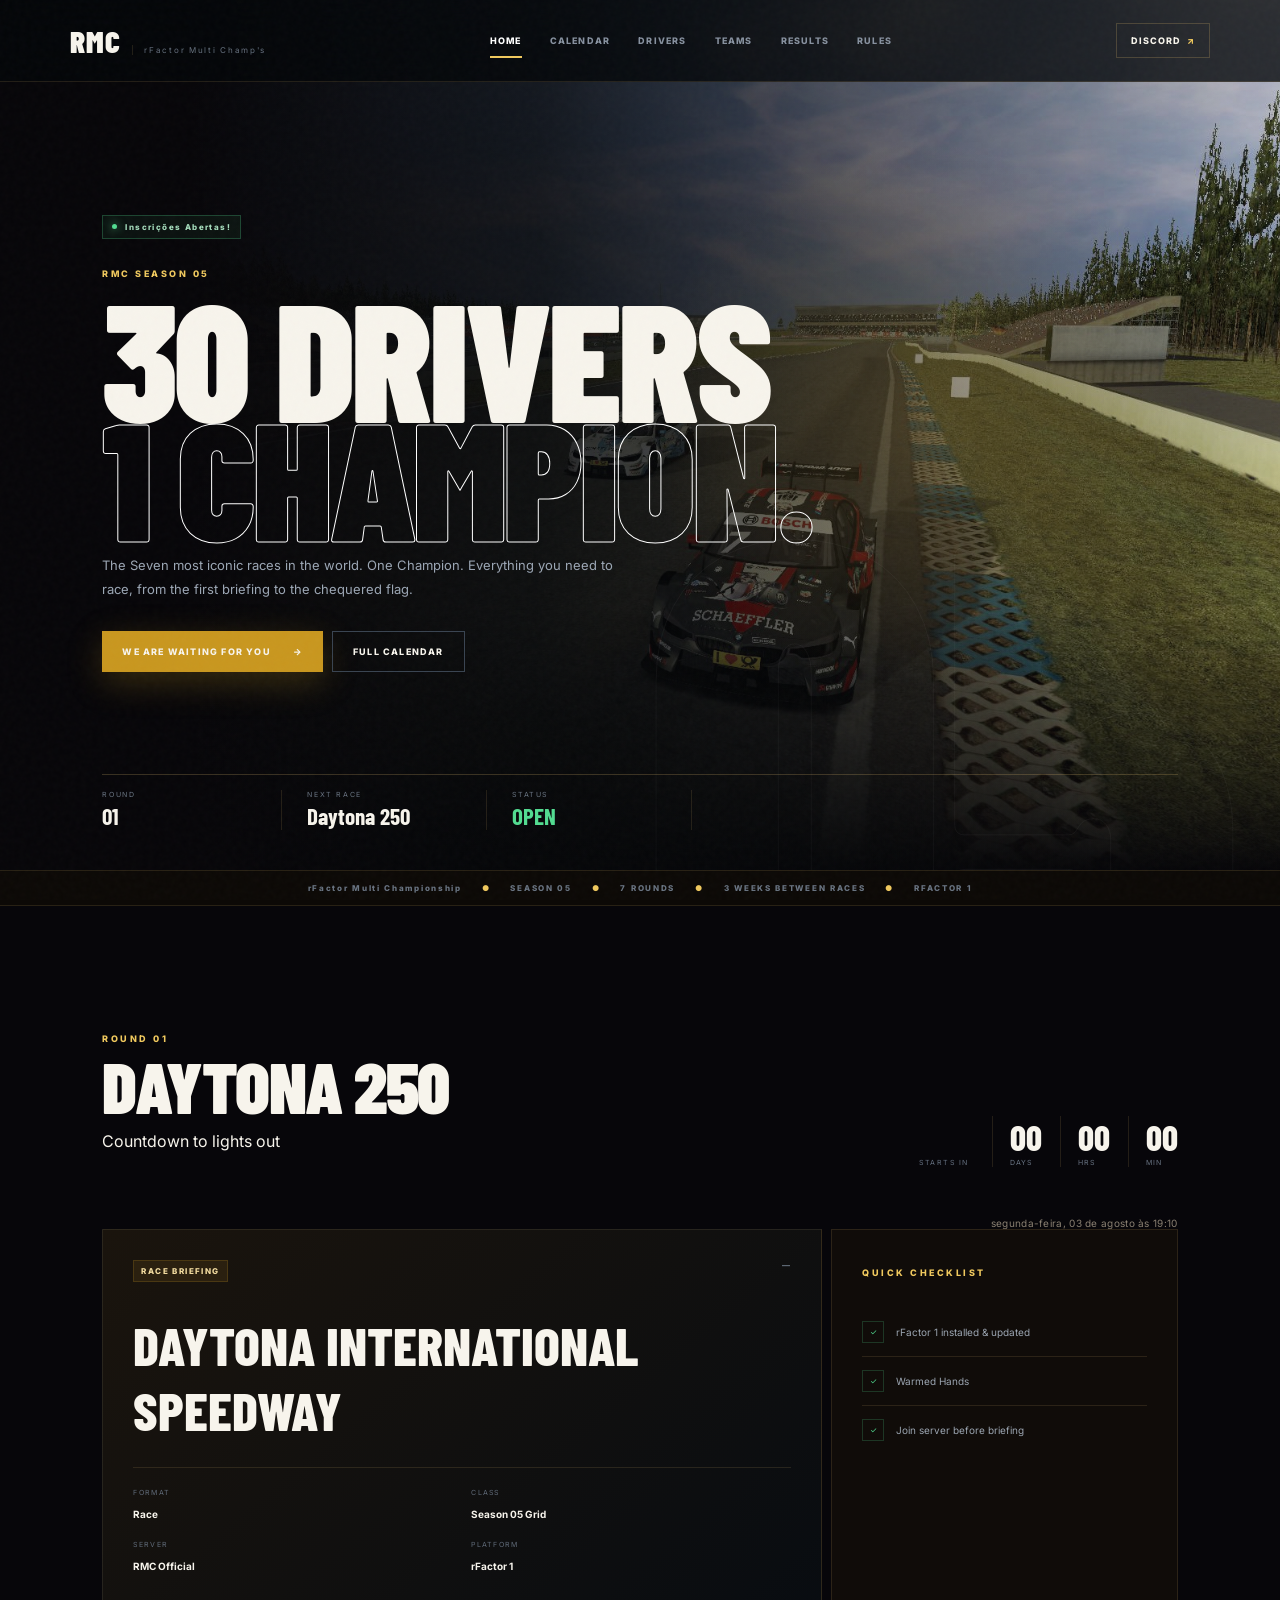
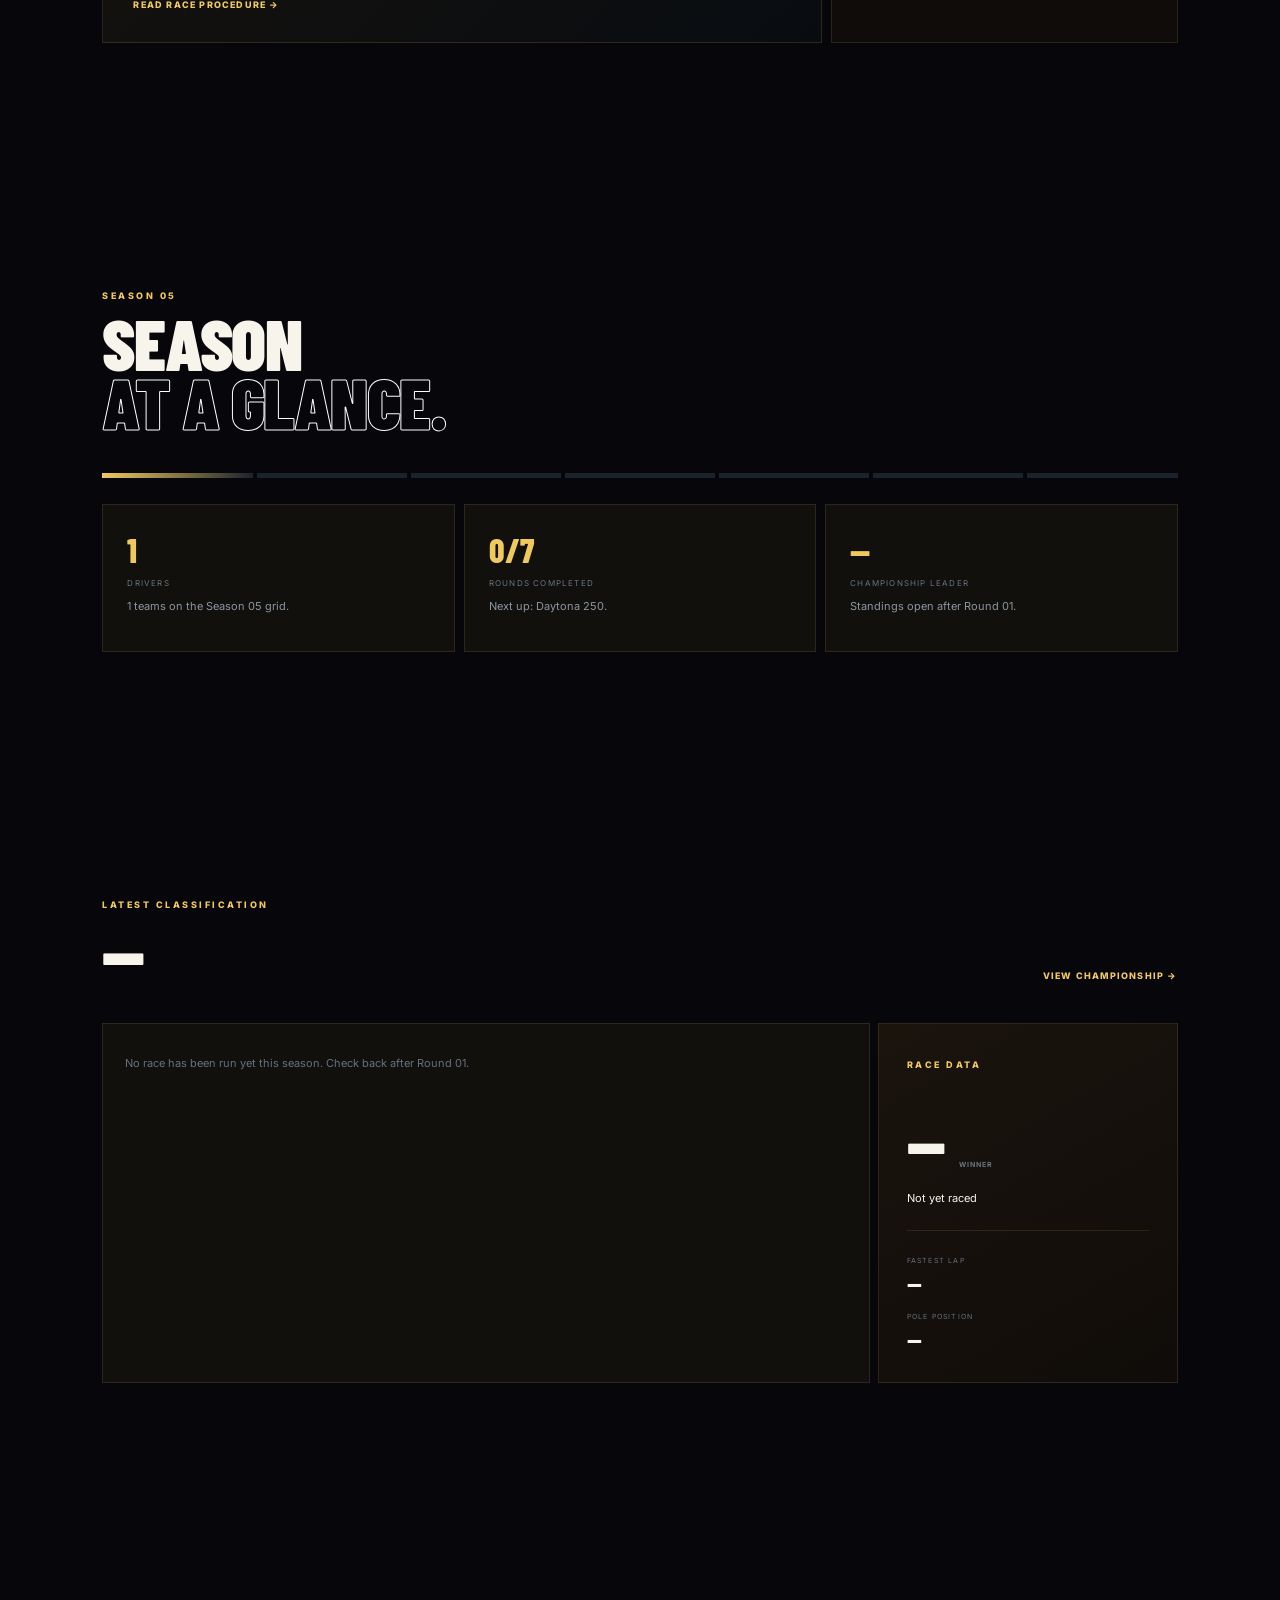
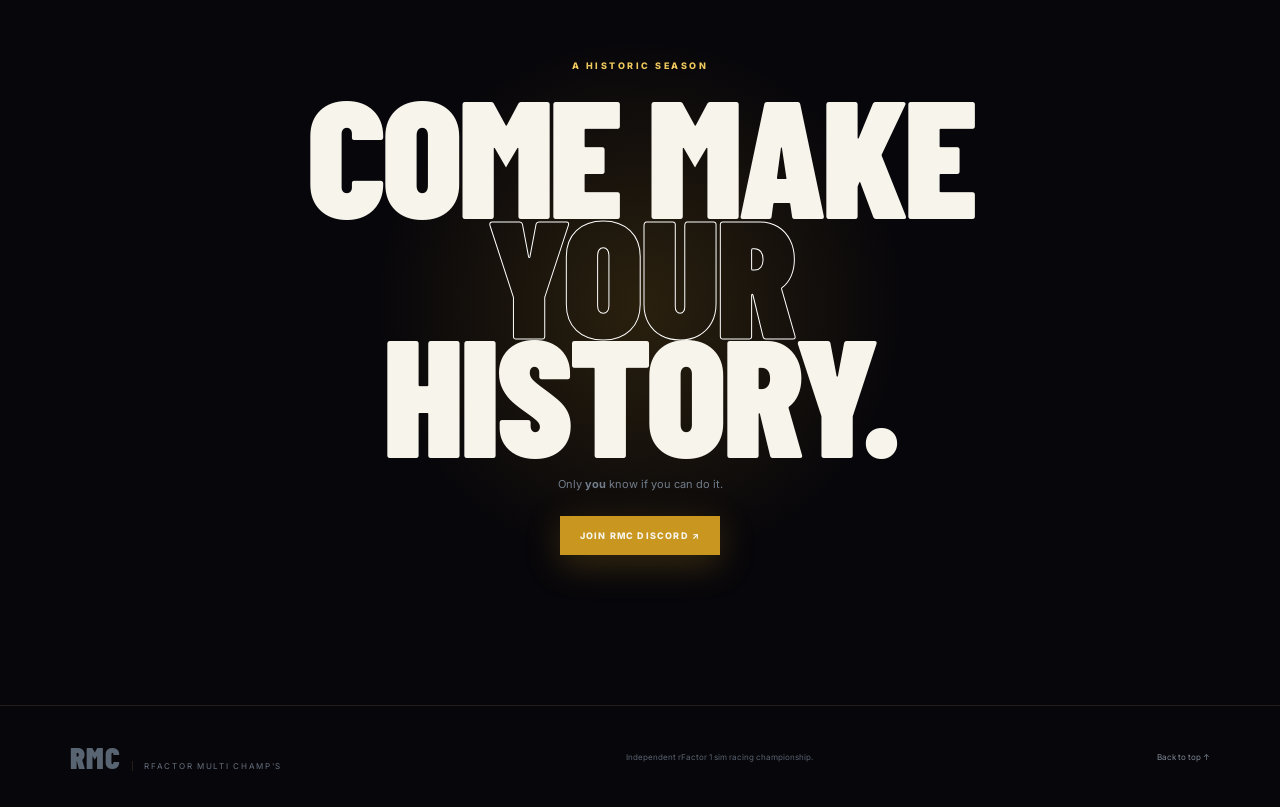
==== commit 2ed1ec2b: "Add files via upload" ====
--- a/index.html
+++ b/index.html
@@ -37,7 +37,7 @@
   <div class="hero-content">
     <div class="live"><i></i>Inscrições Abertas!</div>
     <p class="kicker">rMc Season 05</p>
-    <h1>30 Drivers<br><em>1 CHAMPION</em></h1>
+    <h1>30 Drivers<br><em>1 champion.</em></h1>
     <p class="lead">The Seven most iconic races in the world. One Champion. Everything you need to race, from the first briefing to the chequered flag.</p>
     <div class="hero-actions">
       <a class="btn blue" href="#next-race">We Are Waiting for You<span>→</span></a>
@@ -73,9 +73,9 @@
       <div class="brief-top"><span class="tag blue-tag">RACE BRIEFING</span><span id="nextRaceName">—</span></div>
       <h3 id="briefTrackFull">—</h3>
       <div class="specs">
-        <div><small>FORMAT</small><b>Qualify + Race</b></div>
-        <div><small>CLASS</small><b>Nascar 2019</b></div>
-        <div><small>SERVER</small><b>rMc Official</b></div>
+        <div><small>FORMAT</small><b>Race</b></div>
+        <div><small>CLASS</small><b>Season 05 Grid</b></div>
+        <div><small>SERVER</small><b>RMC Official</b></div>
         <div><small>PLATFORM</small><b>rFactor 1</b></div>
       </div>
       <a class="text-btn" href="rules.html">Read race procedure →</a>
--- a/style.css
+++ b/style.css
@@ -114,6 +114,13 @@
 .round-detail{margin-top:8px;padding-top:14px;border-top:1px solid var(--line);font-size:10px;color:#8791a0;line-height:1.7;grid-column:1/-1}
 .round.expanded .round-detail{display:block}
 .round-detail{display:none}
+.round-detail p{margin:0 0 14px}
+.mini-calendar{display:grid;grid-template-columns:repeat(4,1fr);gap:7px}
+.mini-week{border:1px solid var(--line);background:#0d0a08;padding:12px}
+.mini-week-num{display:block;font:800 10px "Barlow Condensed";color:var(--blue2);letter-spacing:1px;margin-bottom:8px}
+.mini-week-body b{display:block;font-size:9px;font-weight:700;color:#e5e0d5;line-height:1.4;margin-bottom:5px}
+.mini-week-body small{display:block;font-size:8px;color:#8a8072}
+@media(max-width:600px){.mini-calendar{grid-template-columns:1fr 1fr}}
 .round-toggle{cursor:pointer}
 
 /* ===== Championship / standings ===== */
@@ -224,7 +231,8 @@
 .rules-grid p{font-size:10px;color:#737e8c;line-height:1.7}
 .rules-grid a{position:absolute;bottom:24px;color:var(--blue2);font-size:8px;text-transform:uppercase;font-weight:800;letter-spacing:1px}
 .rules-full{max-width:820px}
-.rules-full h2{font:800 22px "Barlow Condensed";text-transform:uppercase;letter-spacing:.5px;margin:52px 0 14px;padding-top:24px;border-top:1px solid var(--line)}
+.rules-meta{font-size:9px;color:#697482;letter-spacing:.5px;margin-bottom:8px}
+.rules-full h2{font:800 22px "Barlow Condensed";text-transform:uppercase;letter-spacing:.5px;margin:52px 0 14px;padding-top:24px;border-top:1px solid var(--line);scroll-margin-top:100px}
 .rules-full h2:first-child{margin-top:0;padding-top:0;border-top:0}
 .rules-full ol,.rules-full ul{margin:0;padding-left:18px;color:#96a0ad;font-size:12px;line-height:1.9}
 .rules-full li strong{color:#d7dce2;font-weight:700}
@@ -296,6 +304,38 @@
 .admin-race-select{display:flex;gap:8px;flex-wrap:wrap;margin-bottom:24px}
 .admin-card{border:1px solid var(--line);background:#12100c;padding:24px;margin-bottom:16px}
 .admin-card h3{font:700 18px "Barlow Condensed";text-transform:uppercase;margin:0 0 16px}
+.calendar-edit-card{padding:20px 24px}
+.calendar-edit-title{font:700 14px "Barlow Condensed";text-transform:uppercase;letter-spacing:.5px;margin:0 0 14px;color:#c9c2b0;display:flex;align-items:center;gap:10px}
+.done-badge{font-size:8px;font-weight:800;color:var(--green);letter-spacing:.5px;text-transform:none}
+.weeks-subtitle{font-size:9px;color:#8a8072;text-transform:uppercase;letter-spacing:1px;margin:22px 0 12px;padding-top:18px;border-top:1px solid var(--line)}
+.weeks-edit-grid{display:grid;grid-template-columns:repeat(4,1fr);gap:8px}
+.week-edit-cell{border:1px solid var(--line);background:#0d0a08;padding:12px;display:flex;flex-direction:column;gap:6px}
+.week-edit-cell label{font-size:7px;color:#697482;letter-spacing:1px;text-transform:uppercase}
+.week-edit-cell input{background:#05070a;border:1px solid var(--line2);color:#fff;padding:7px 8px;font-size:9px;font-family:Inter}
+.week-edit-cell input:focus{outline:1px solid var(--blue2);border-color:transparent}
+@media(max-width:900px){.weeks-edit-grid{grid-template-columns:1fr 1fr}}
+@media(max-width:600px){.weeks-edit-grid{grid-template-columns:1fr}}
+
+.points-edit-grid{display:grid;grid-template-columns:repeat(10,1fr);gap:6px}
+.pt-edit-cell{border:1px solid var(--line);background:#0d0a08;padding:8px;text-align:center}
+.pt-edit-cell label{display:block;font-size:7px;color:#697482;letter-spacing:.5px;margin-bottom:5px}
+.pt-edit-cell input{width:100%;background:#05070a;border:1px solid var(--line2);color:#fff;padding:6px 4px;font-size:11px;font-family:Inter;text-align:center}
+.pt-edit-cell input:focus{outline:1px solid var(--blue2);border-color:transparent}
+@media(max-width:900px){.points-edit-grid{grid-template-columns:repeat(6,1fr)}}
+@media(max-width:600px){.points-edit-grid{grid-template-columns:repeat(5,1fr)}}
+
+.rule-edit-card{padding:18px 22px;margin-bottom:10px}
+.rule-edit-head{display:flex;align-items:center;gap:10px;margin-bottom:10px}
+.rule-edit-num{font:800 16px "Barlow Condensed";color:#4e5b69;flex-shrink:0;width:24px}
+.rule-edit-title{flex:1;background:#05070a;border:1px solid var(--line2);color:#fff;padding:9px 12px;font-size:11px;font-weight:700;font-family:Inter}
+.rule-edit-title:focus{outline:1px solid var(--blue2);border-color:transparent}
+.rule-edit-move{display:flex;gap:4px;flex-shrink:0}
+.rule-edit-move button{background:#0d0a08;border:1px solid var(--line);color:#8b95a3;width:26px;height:26px;cursor:pointer;font-size:11px}
+.rule-edit-move button:hover:not(:disabled){border-color:var(--blue2);color:#fff}
+.rule-edit-move button:disabled{opacity:.3;cursor:not-allowed}
+.rule-edit-move .remove-section{color:#ff6b6b}
+.rule-edit-content{width:100%;background:#05070a;border:1px solid var(--line2);color:#c9c2b0;padding:12px;font-size:11px;font-family:Inter;line-height:1.7;resize:vertical}
+.rule-edit-content:focus{outline:1px solid var(--blue2);border-color:transparent}
 .admin-grid-row{display:grid;grid-template-columns:32px 1.6fr 1fr 1fr .8fr repeat(2,60px) 32px;gap:8px;align-items:center;padding:8px 0;border-bottom:1px solid var(--line)}
 .admin-grid-row:last-child{border-bottom:0}
 .admin-grid-head{font-size:7px;color:#5e6977;letter-spacing:1px;text-transform:uppercase;padding-bottom:8px}
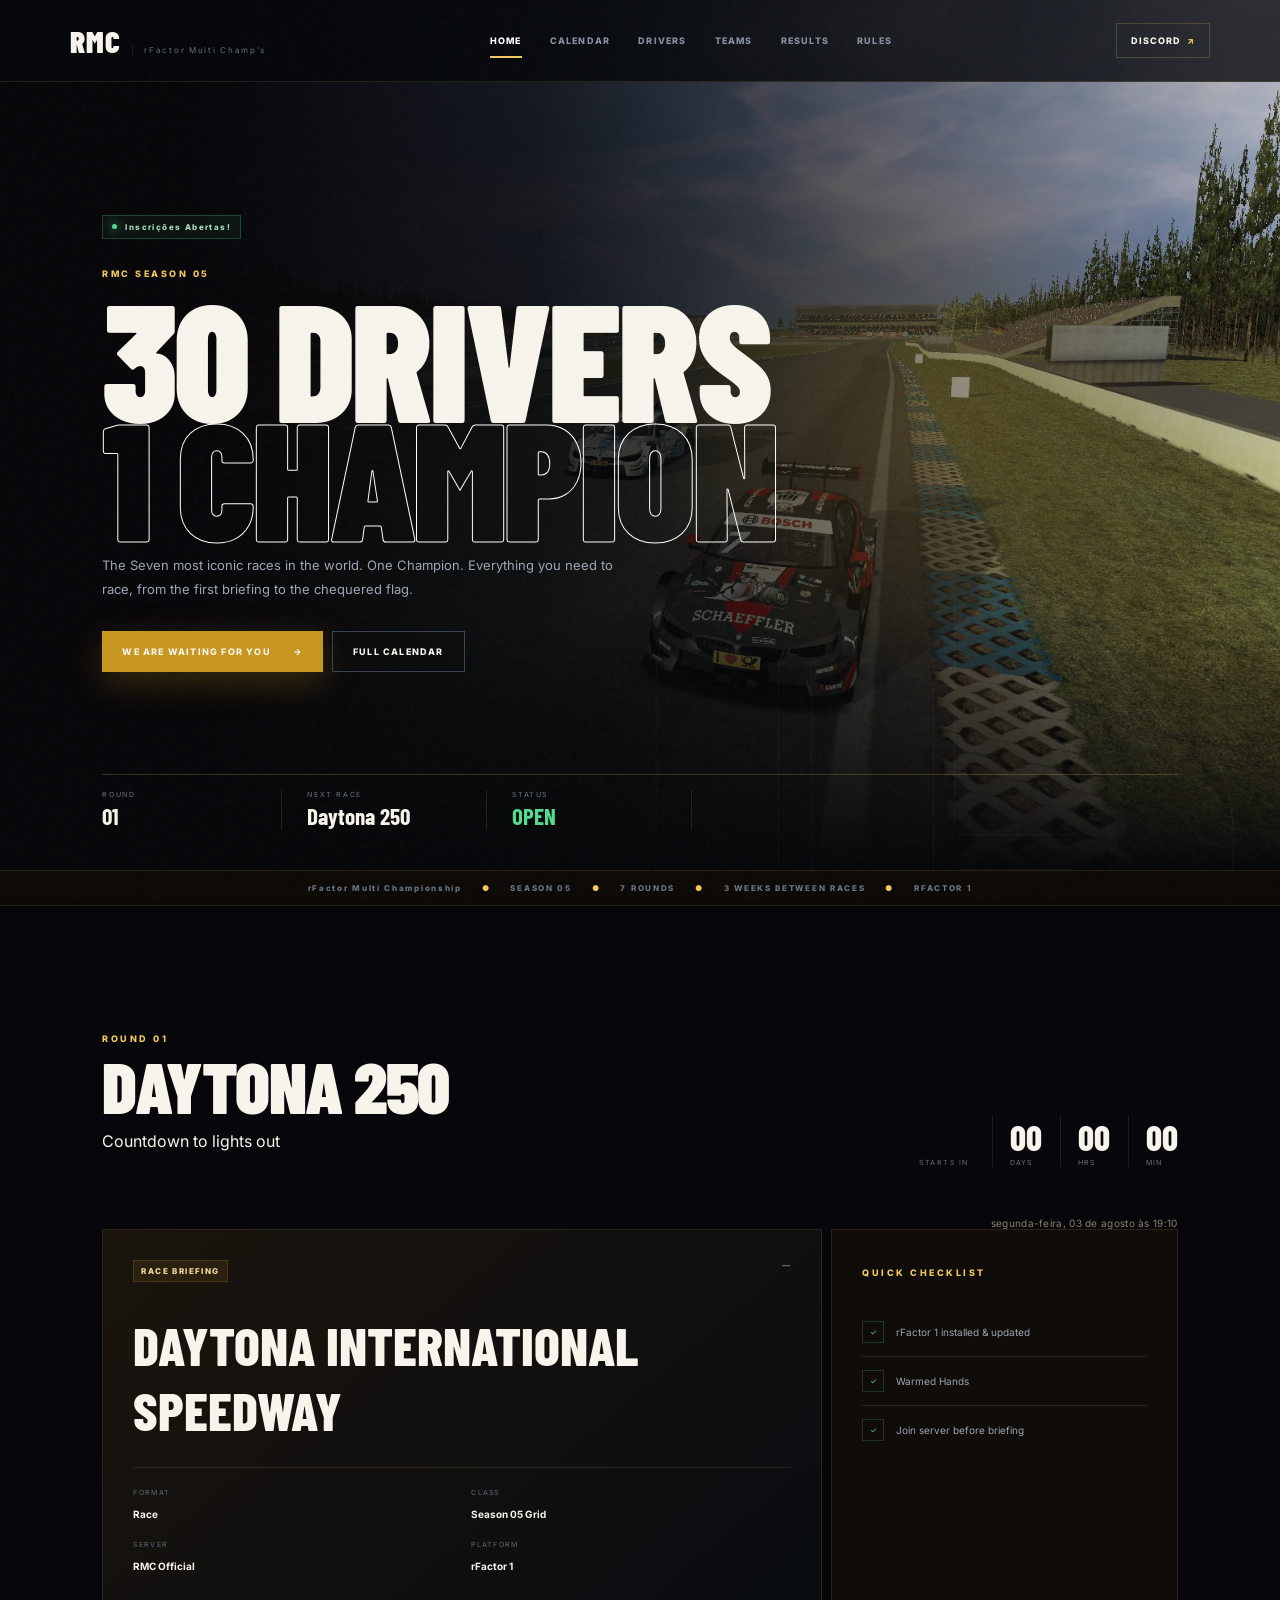
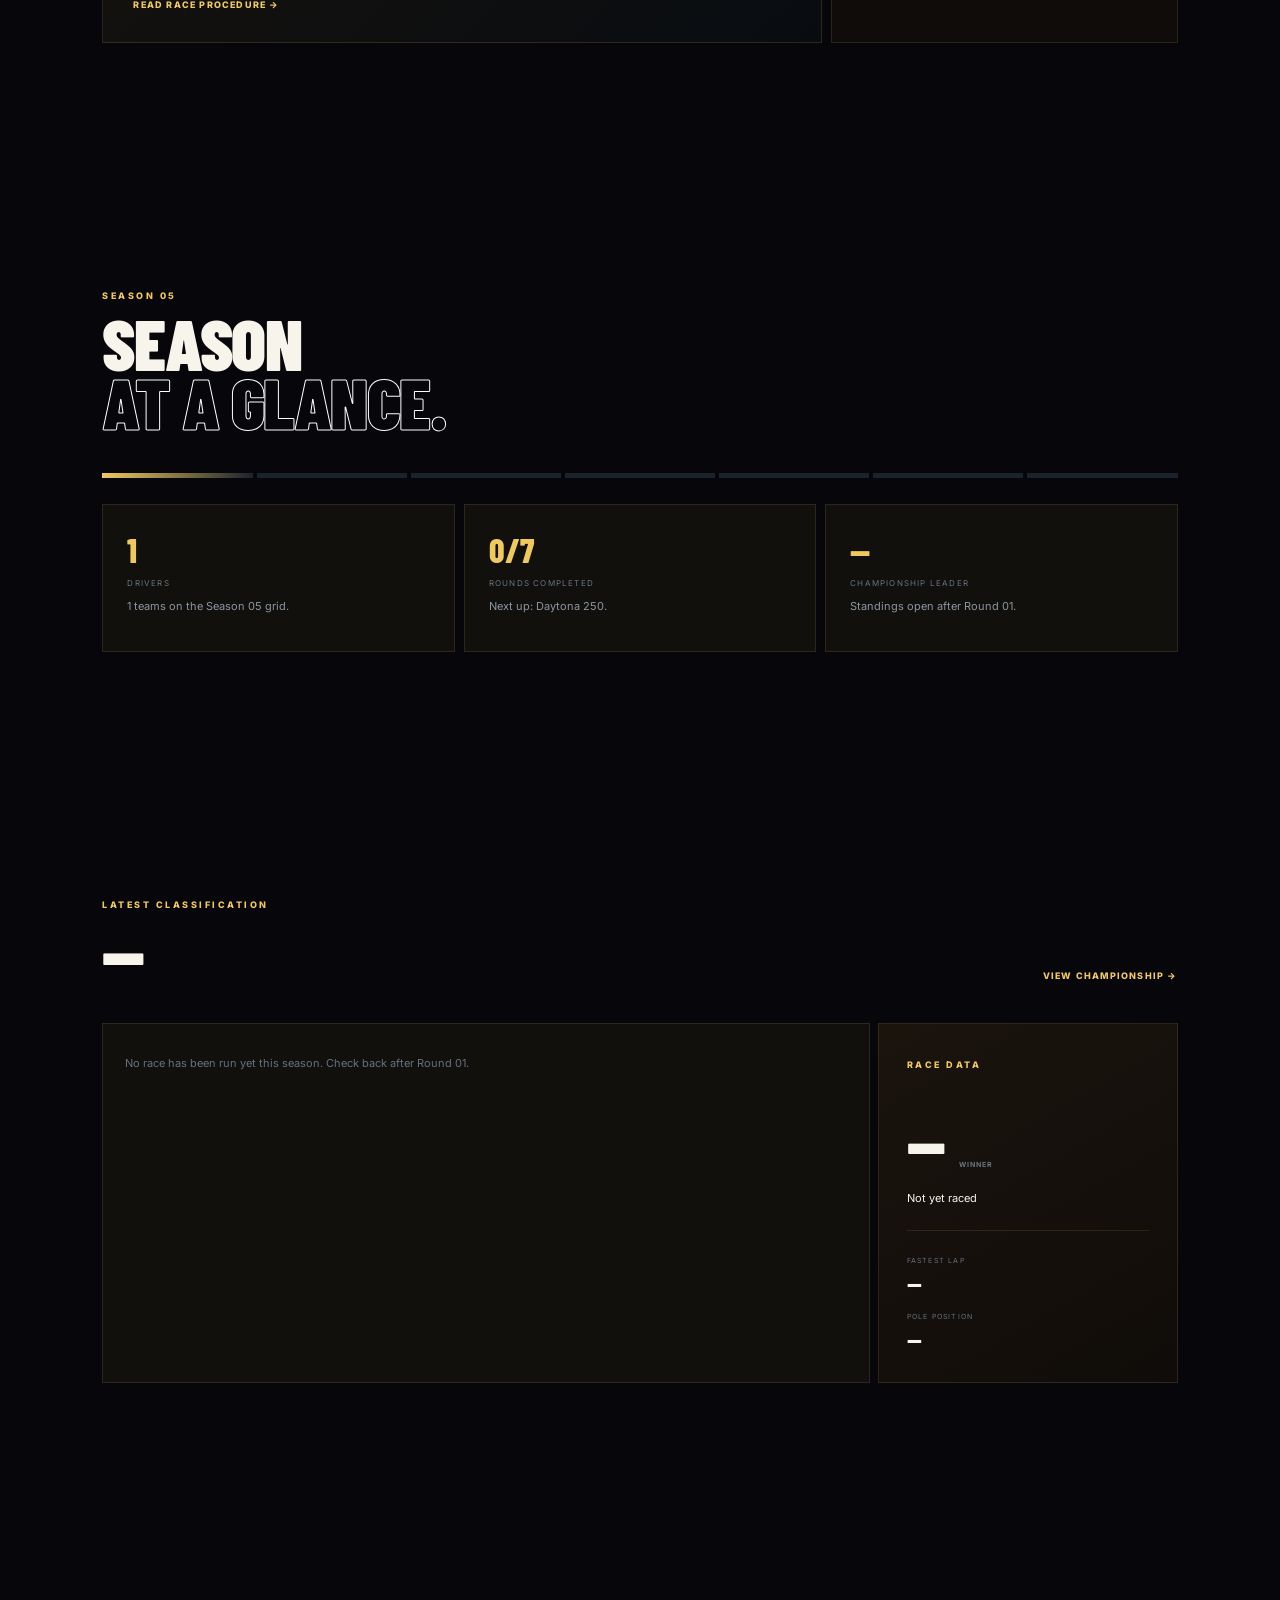
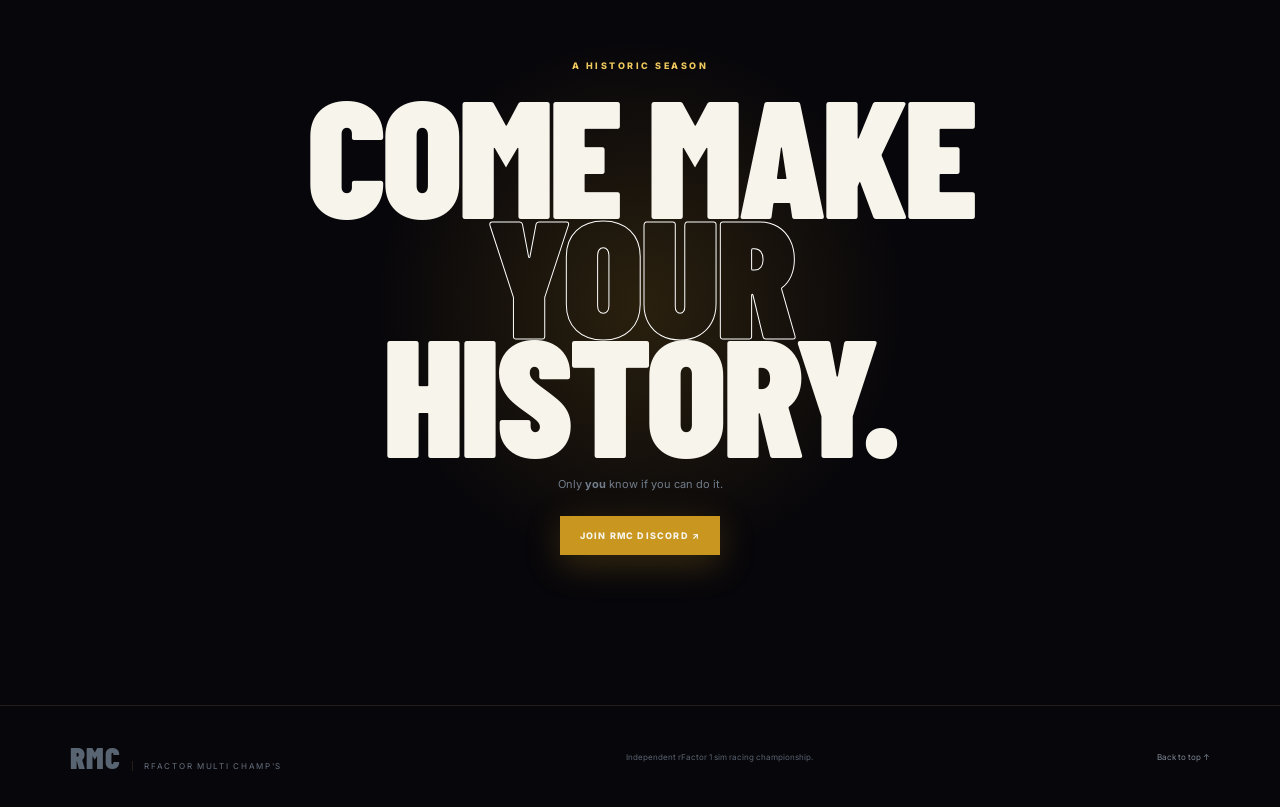
==== commit a73e940d: "Fix typo in champion description" ====
--- a/index.html
+++ b/index.html
@@ -37,7 +37,7 @@
   <div class="hero-content">
     <div class="live"><i></i>Inscrições Abertas!</div>
     <p class="kicker">rMc Season 05</p>
-    <h1>30 Drivers<br><em>1 champion.</em></h1>
+    <h1>30 Drivers<br><em>1 champion</em></h1>
     <p class="lead">The Seven most iconic races in the world. One Champion. Everything you need to race, from the first briefing to the chequered flag.</p>
     <div class="hero-actions">
       <a class="btn blue" href="#next-race">We Are Waiting for You<span>→</span></a>
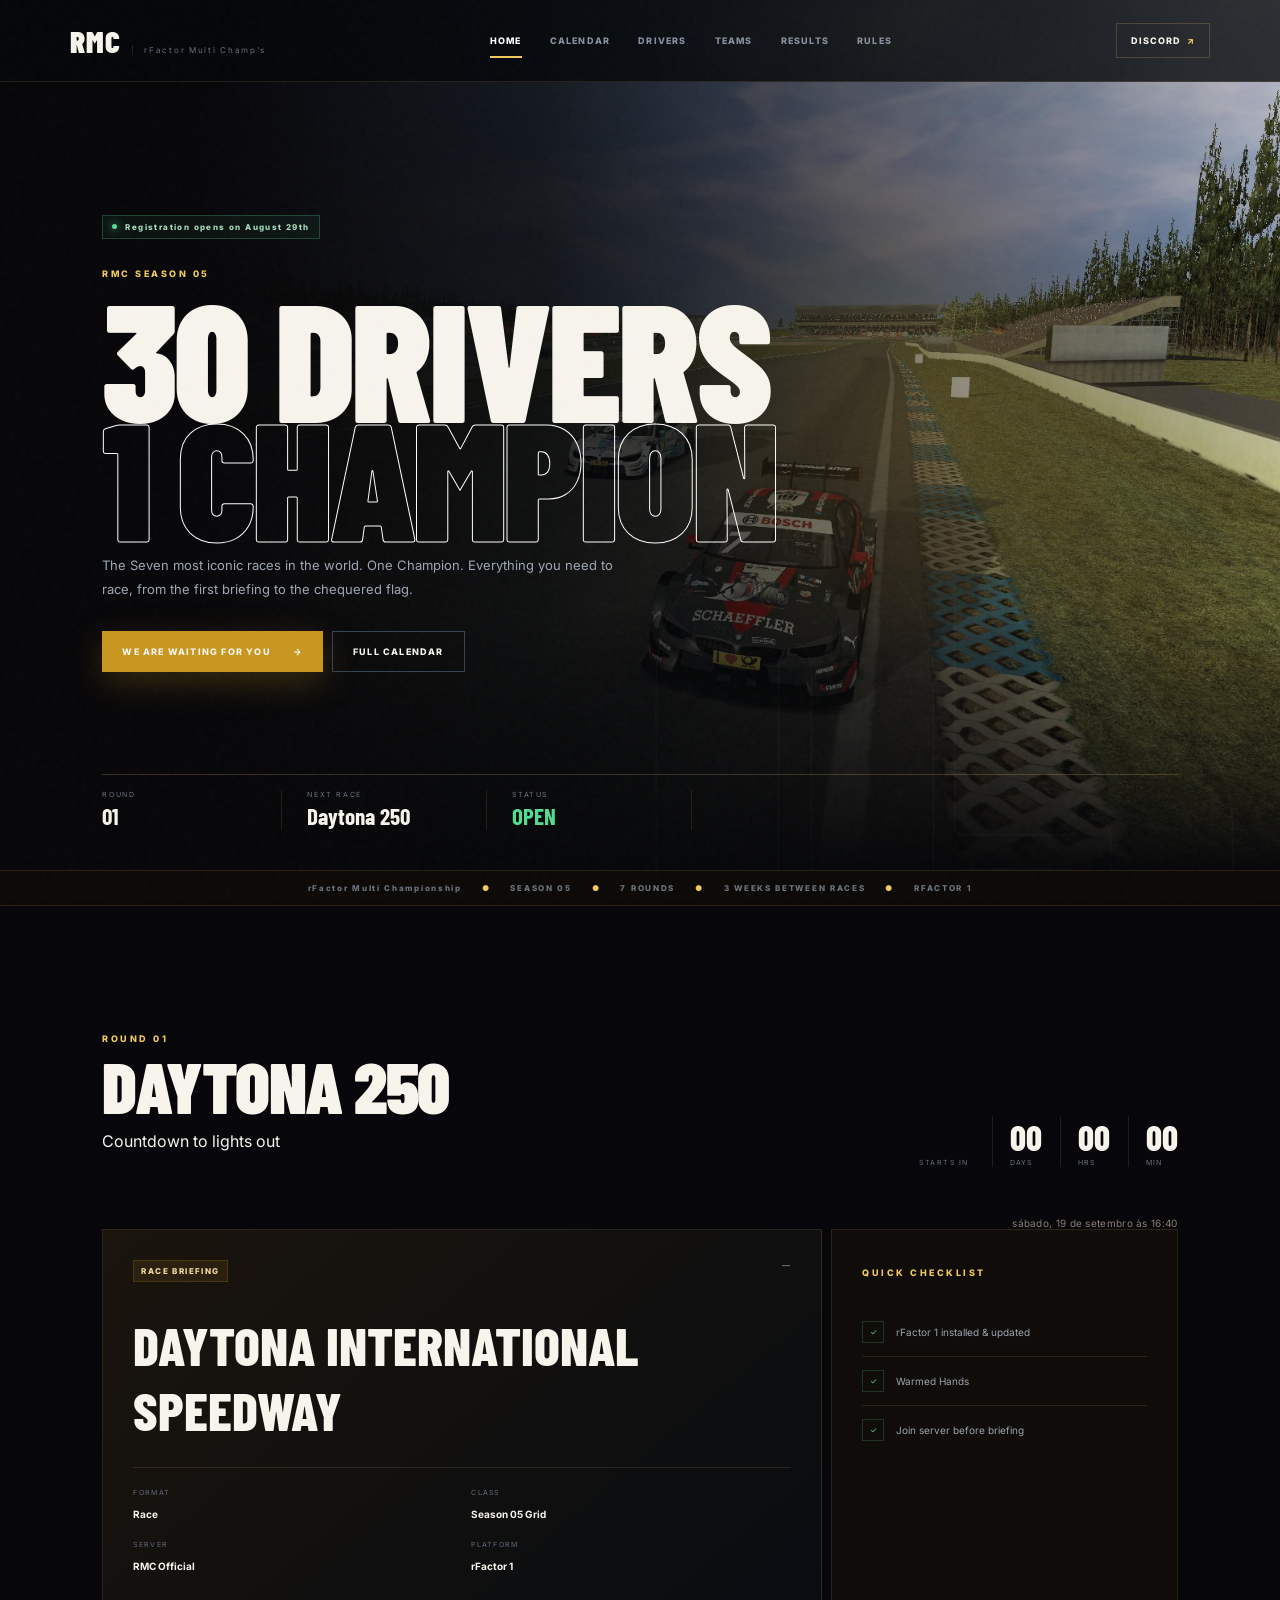
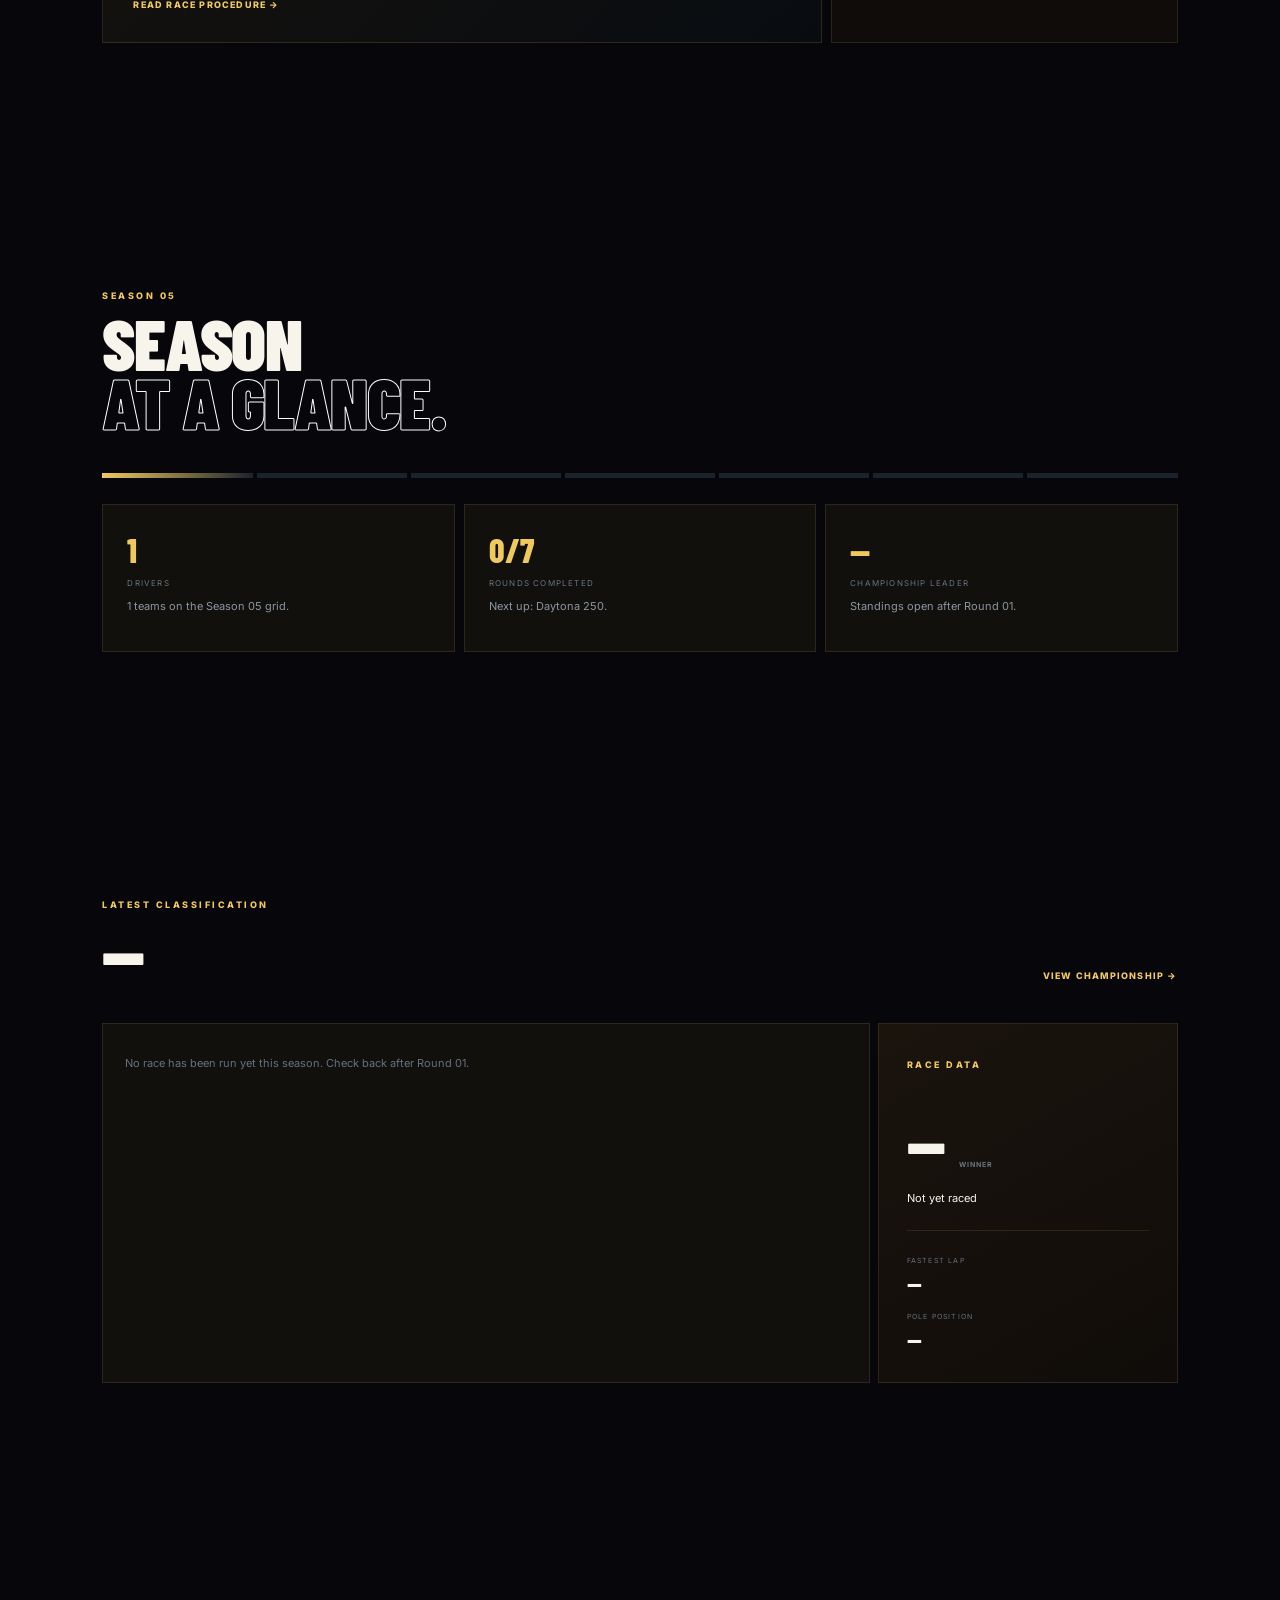
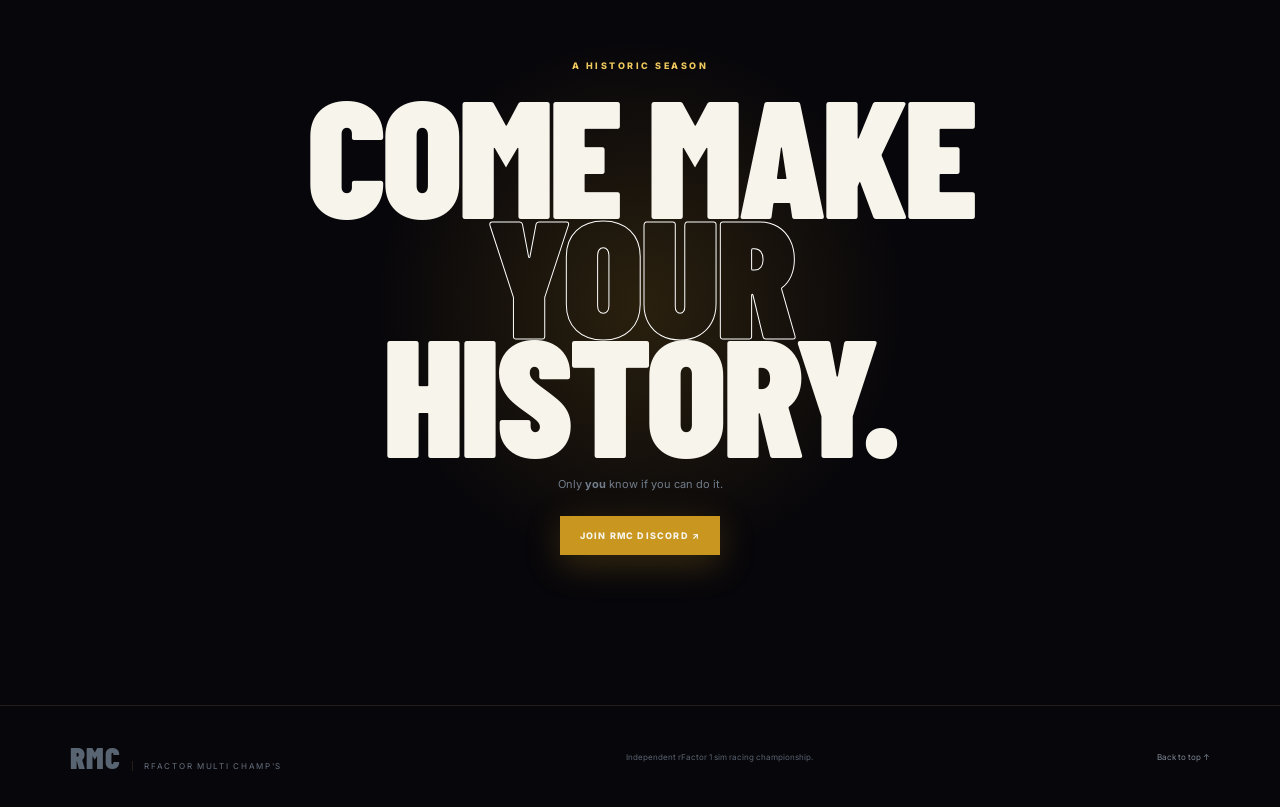
==== commit d427a3c8: "Update registration message in index.html" ====
--- a/index.html
+++ b/index.html
@@ -35,7 +35,7 @@
 <section class="hero">
   <div class="hero-bg"></div>
   <div class="hero-content">
-    <div class="live"><i></i>Inscrições Abertas!</div>
+    <div class="live"><i></i>Registration opens on August 29th</div>
     <p class="kicker">rMc Season 05</p>
     <h1>30 Drivers<br><em>1 champion</em></h1>
     <p class="lead">The Seven most iconic races in the world. One Champion. Everything you need to race, from the first briefing to the chequered flag.</p>
